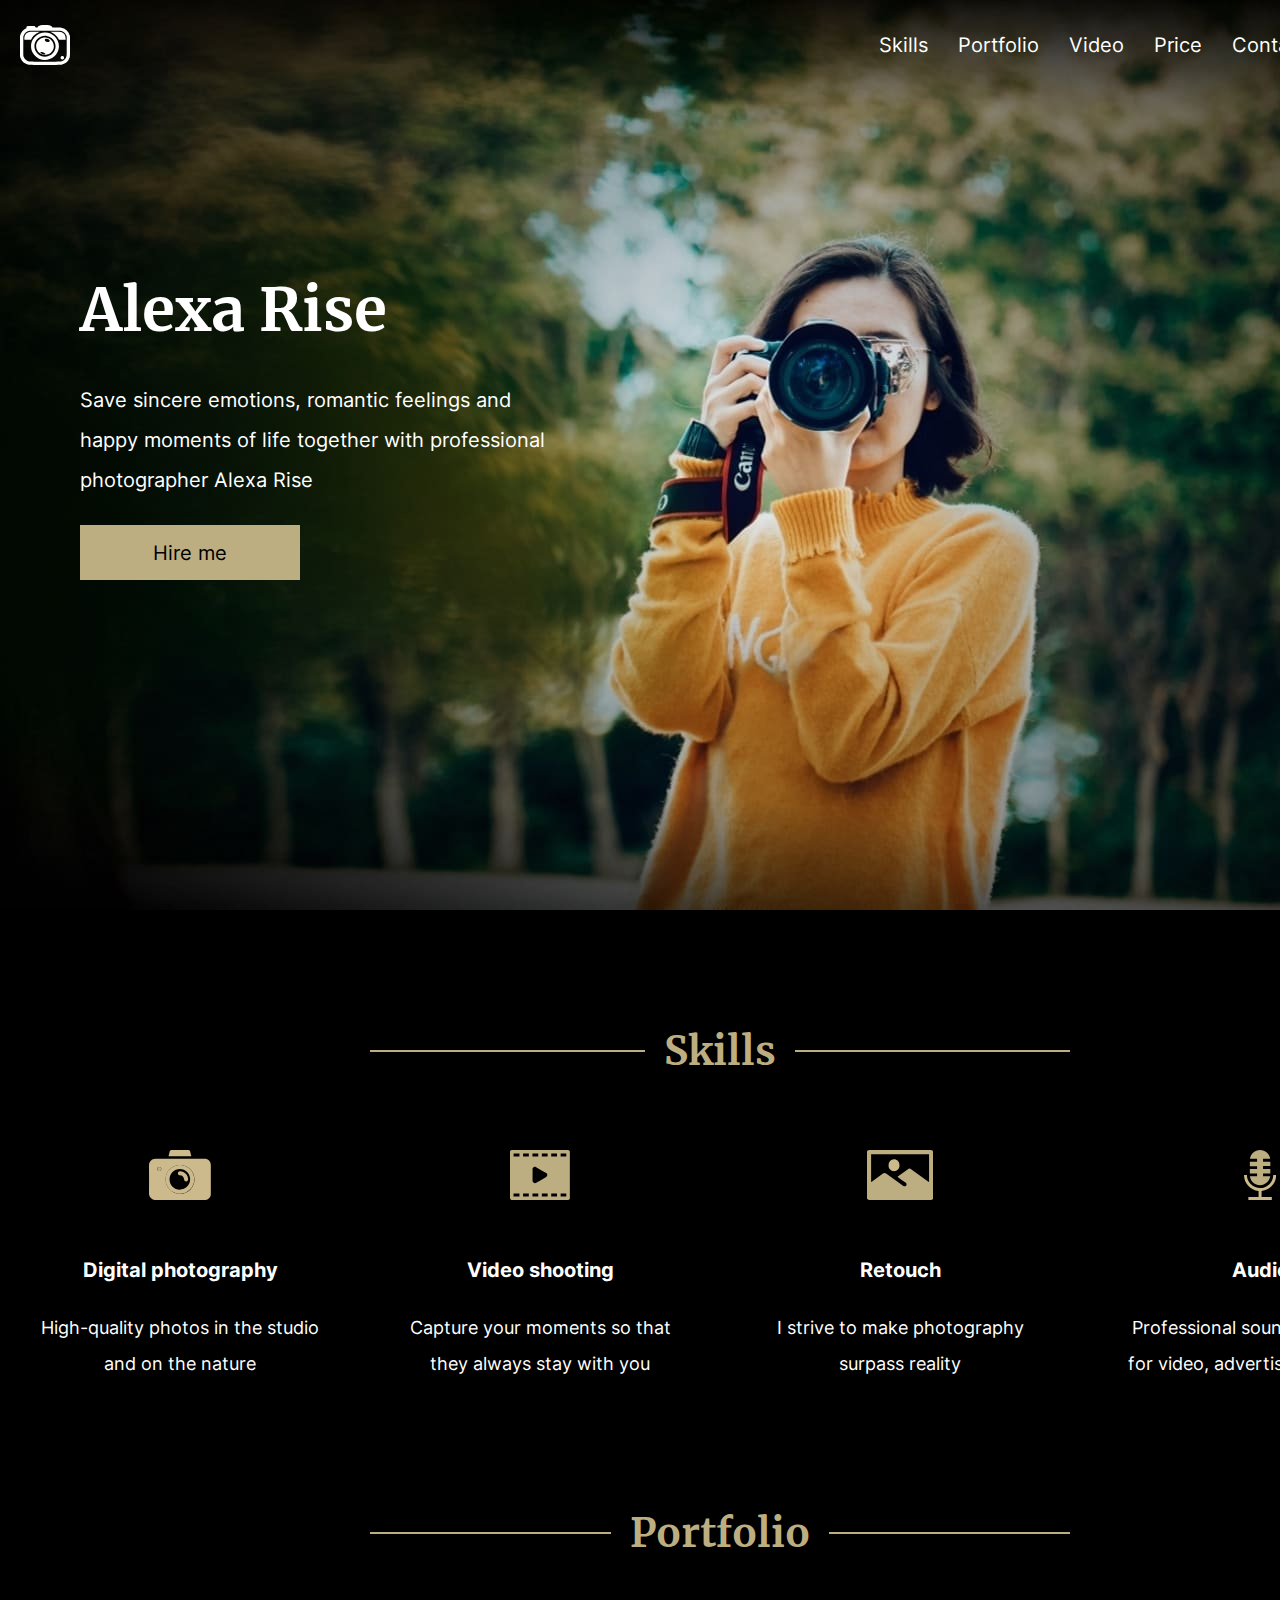
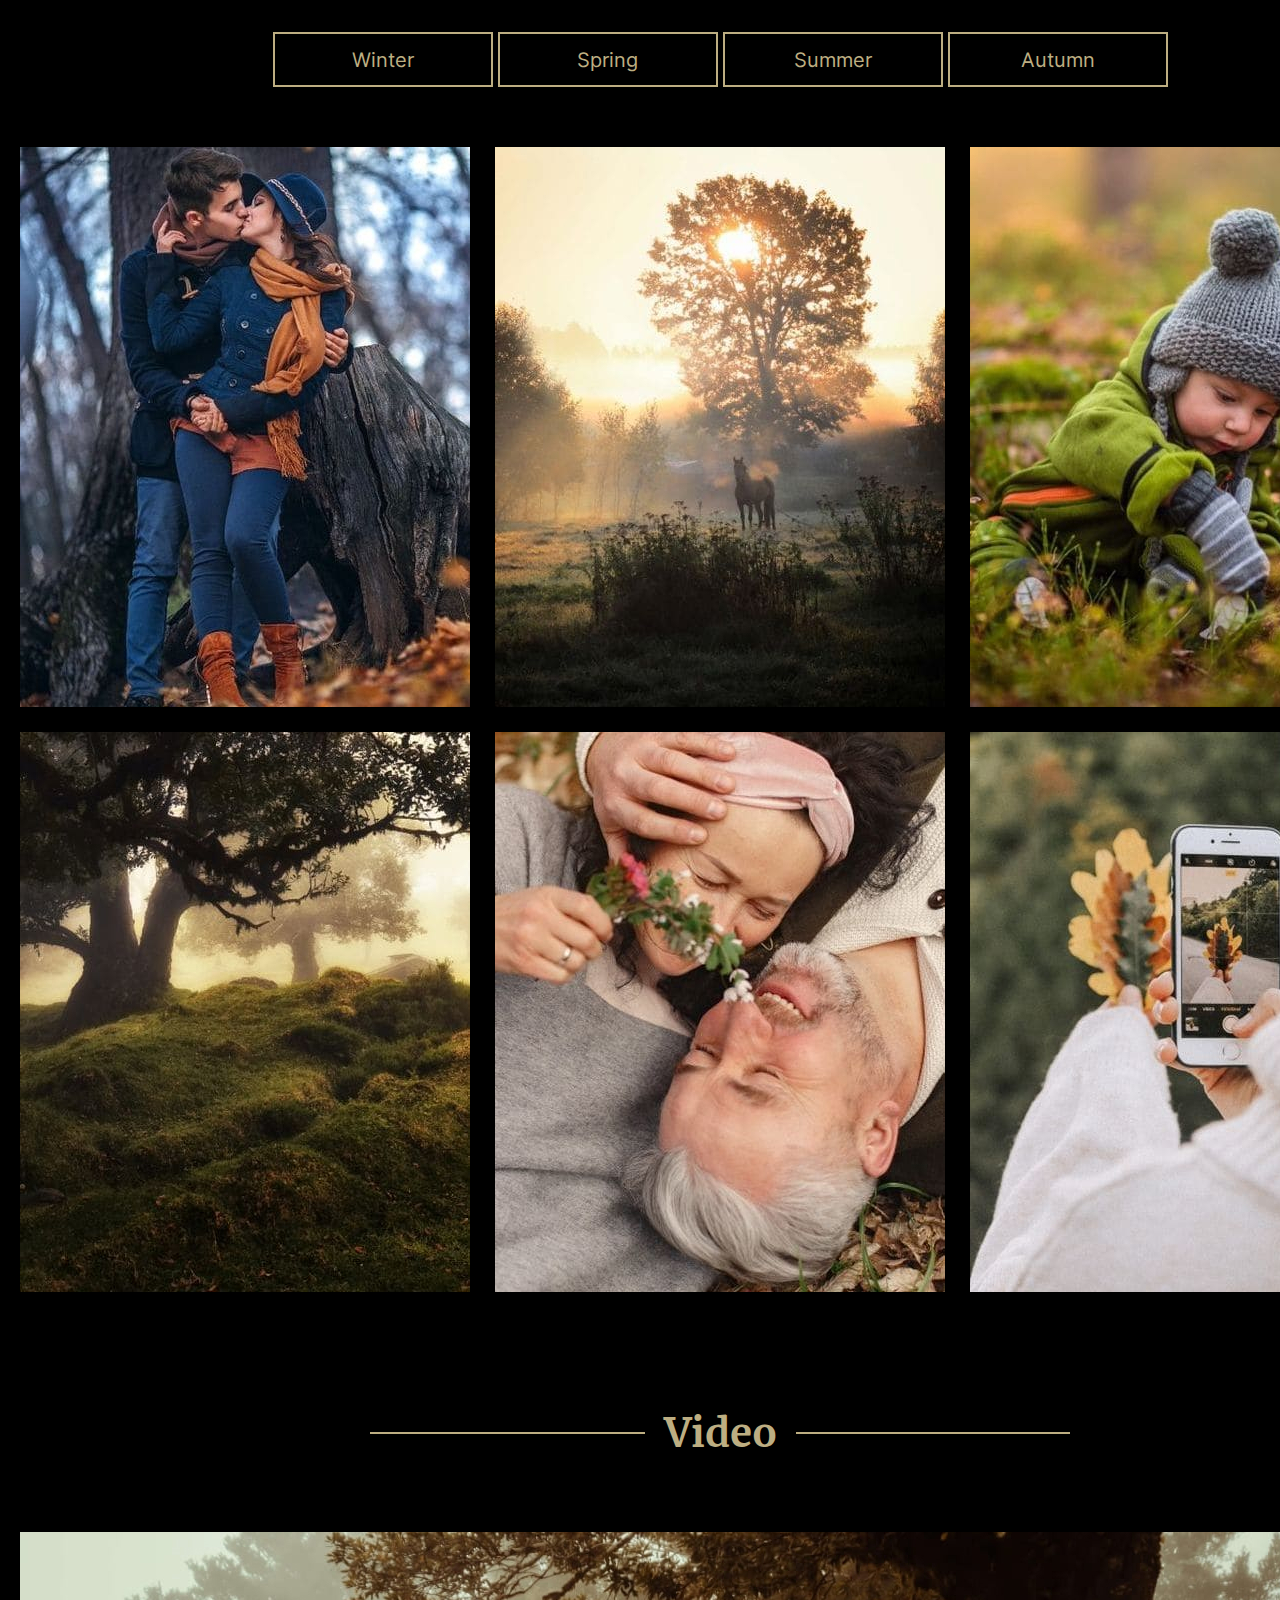
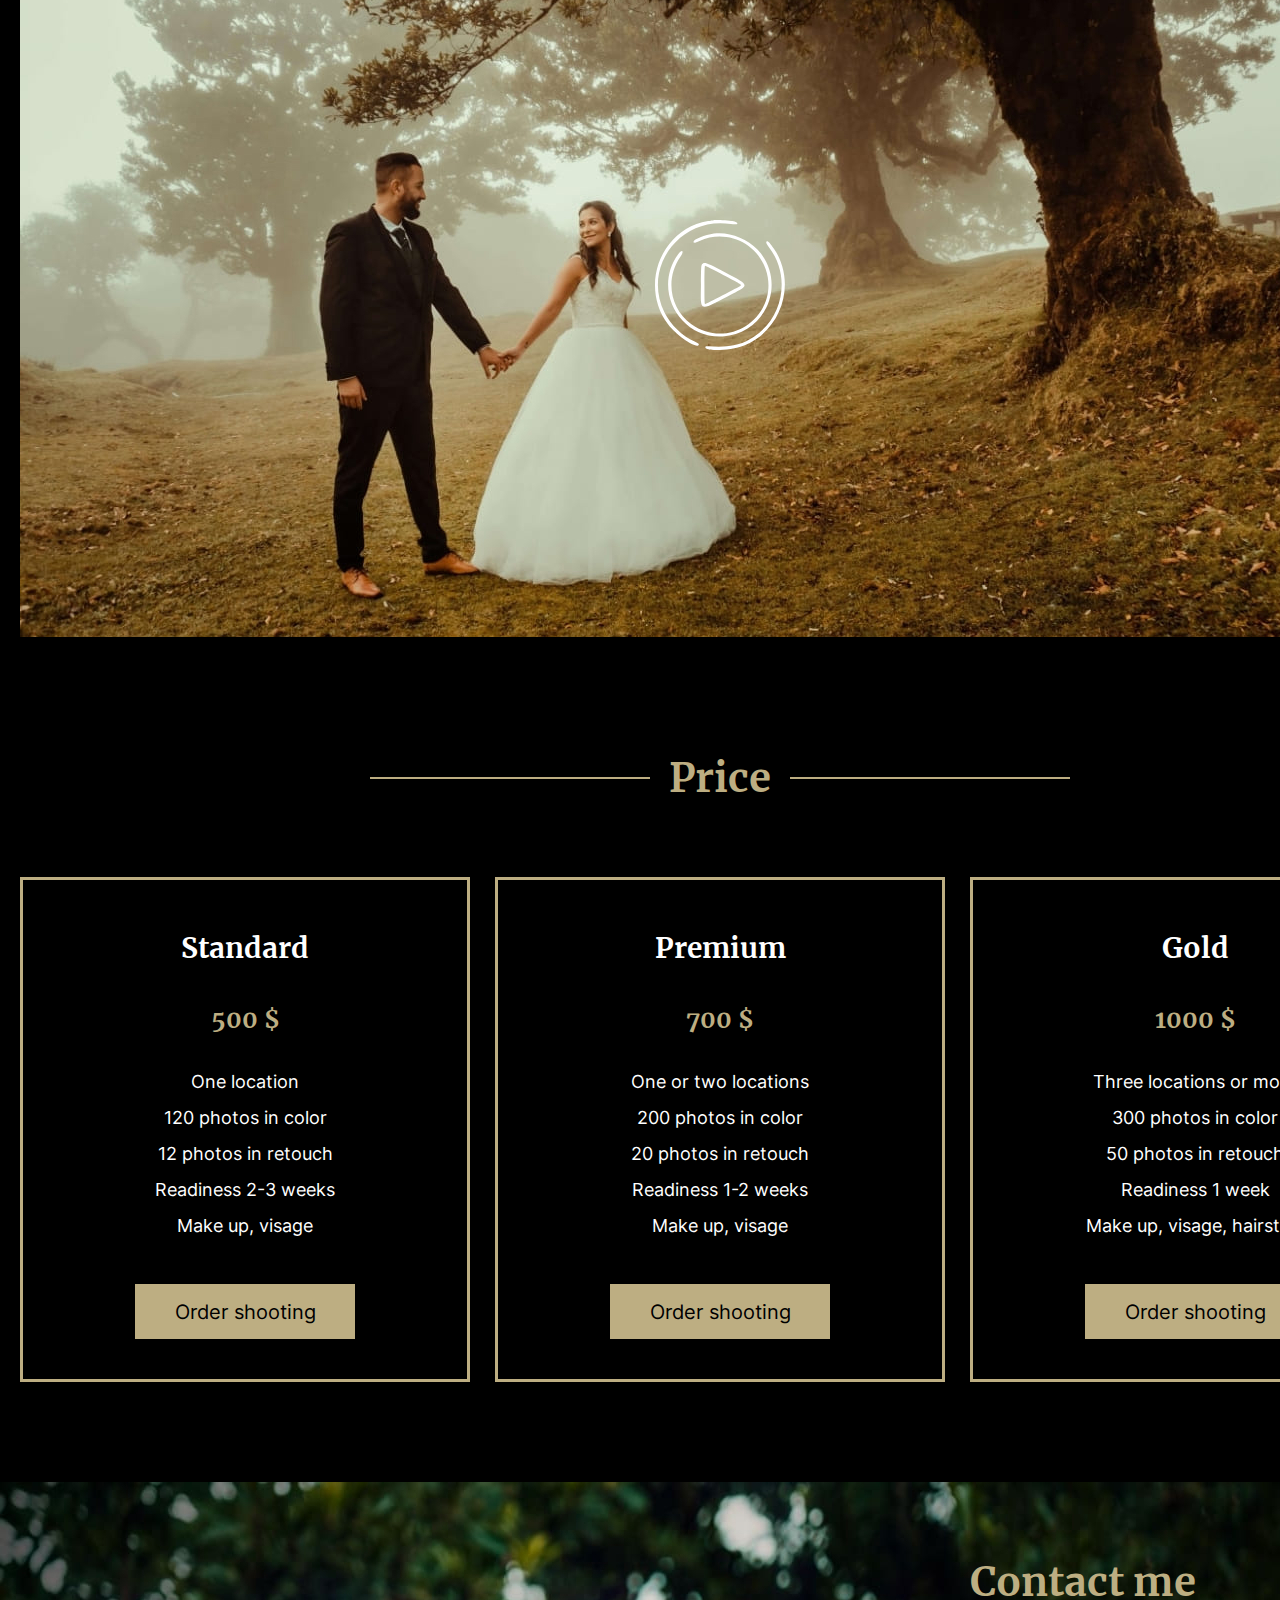
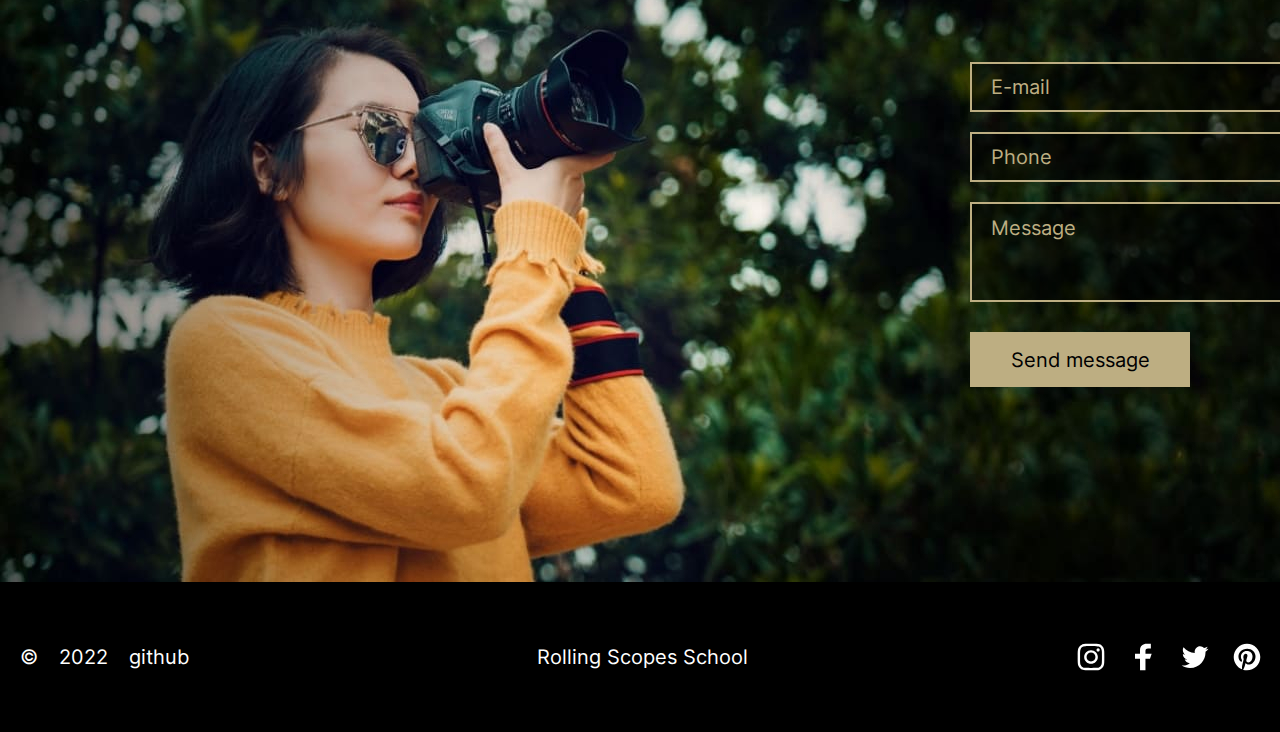
==== index.html @ 96c176d5 "feet: create project" ====
<!DOCTYPE html>
<html lang="ru">
<head>
    <meta charset="UTF-8">
    <meta http-equiv="X-UA-Compatible" content="IE=edge">
    <meta name="viewport" content="width=device-width, initial-scale=1.0">
    <link rel="stylesheet" href="./css/style.css">
    <link rel="shortcut icon" href="./assets/png/favicon.png" type="image/x-icon">
    <title>Portfolio</title>
</head>
<body>
    <div class="container">
        <header class="header"> 
            <div class="header_container">
                <div class="header_logo">
                    <a href="/" class="header_logo_link">
                        <img src="./assets/svg/logo.svg" alt="logo">
                    </a>
                </div>

                <nav class="header_nav">
                    <ul class="header_list">
                        <li class="heder_item">
                            <a href="#Skills"     class="header_link">Skills</a>
                        </li>
                        <li class="heder_item">
                            <a href="#Portfolio"     class="header_link">Portfolio</a>
                        </li>
                        <li class="heder_item">
                            <a href="#Video"     class="header_link">Video</a>
                        </li>
                        <li class="heder_item">
                            <a href="#Price"     class="header_link">Price</a>
                        </li>
                        <li class="heder_item">
                            <a href="#Contacts"     class="header_link">Contacts</a>
                        </li>
                    </ul>
                </nav>
                <div class="radio">
                    <input class="checkbox" type="radio" id ="en" name = "lang" value="en"> 
                    <span>/</span>
                    <input class="checkbox" type="radio" id ="ru" name = "lang" value="ru" checked>   
                </div>
            </div>
        </header>

        <main class="main">
            <section class="hero">
                <div class="hero_container">
                    <h1 class="hero_title">Alexa Rise</h1>
                    <p class="hero_subtitle">Save sincere emotions,
                        romantic feelings and happy moments of life
                        together with professional photographer Alexa Rise
                    </p>
                    <button type="submit" class="button_solid">Hire me</button>
                </div>
            </section>

            <section id=Skills class="skills">
                <div class="h2_container">
                    <h2 class="h2_line">
                        <span>                        
                            Skills
                        </span>
                    </h2>
                </div>
                
                <div class="card_skills">
                        <img class="skills_icon" src="./assets/svg/camera.svg" alt="camera">
                    
                    <p class="name_skills">
                        Digital photography
                    </p>
                    <p class="item_skills">
                        High-quality photos in the studio and on the nature
                    </p>
                </div>
                <div class="card_skills">
                    <img class="skills_icon" src="./assets/svg/video.svg" alt="video">
                    <p class="name_skills">
                        Video shooting
                    </p>
                    <p class="item_skills">
                        Capture your moments so that they always stay with you
                    </p>
                </div>
                <div class="card_skills">
                    <img class="skills_icon" src="./assets/svg/retouch.svg" alt="retouch">
                    <p class="name_skills">
                        Retouch
                    </p>
                    <p class="item_skills">
                        I strive to make photography surpass reality
                    </p>
                </div>
                <div class="card_skills">
                    <img class="skills_icon" src="./assets/svg/mic.svg" alt="microphone">
                    <p class="name_skills">
                        Audio
                    </p>
                    <p class="item_skills">
                        Professional sounds recording for video, advertising, portfolio
                    </p>
                </div>
            </section>

            <section id=Portfolio class="portfolio">
                <div class="h2_container">
                    <h2 class="h2_line">
                        <span>                        
                            Portfolio
                        </span>
                    </h2>
                </div>
                <div class="group_button">
                    <button type="submit" class="button_transparent">Winter</button>
                    <button type="submit" class="button_transparent">Spring</button>
                    <button type="submit" class="button_transparent">Summer</button>
                    <button type="submit" class="button_transparent">Autumn</button>
                </div>
                <div class="photo_container">
                    <img src="./assets/jpg/portfolio4.jpg" alt="Photo_portfolio4" class="photo_portfolio">
                    <img src="./assets/jpg/portfolio5.jpg" alt="Photo_portfolio5" class="photo_portfolio">
                    <img src="./assets/jpg/portfolio6.jpg" alt="Photo_portfolio6" class="photo_portfolio">
                </div>
                <div class="photo_container">
                    <img src="./assets/jpg/portfolio1.jpg" alt="Photo_portfolio1" class="photo_portfolio">
                    <img src="./assets/jpg/portfolio2.jpg" alt="Photo_portfolio2" class="photo_portfolio">
                    <img src="./assets/jpg/portfolio3.jpg" alt="Photo_portfolio3" class="photo_portfolio">
                </div>
            </section>

            <section id=Video class="video">
                <div class="h2_container">
                    <h2 class="h2_line">
                        <span>                        
                            Video
                        </span>
                    </h2>
                    <div class="video_player">
                        <a href="/" class="video_player_link">
                            <img src="./assets/svg/play_hover.svg" alt="video_player_hover">
                        </a>
                    </div>    
                        
                </div>
            </section>

            <section id=Price class="price">
                <div class="h2_container">
                    <h2 class="h2_line">
                        <span>                        
                            Price
                        </span>
                    </h2>
                </div>
                    <div class="price_container">
                        <div class="price_block">
                            <span class="price_title">
                                Standard
                            </span>
                            <span class="price_value">
                                500 $
                            </span>
                            <span class="price_description">
                                One location
                            </span>
                            <span class="price_description">
                                120 photos in color
                            </span>
                            <span class="price_description">
                                12 photos in retouch
                            </span>
                            <span class="price_description">
                                Readiness 2-3 weeks
                            </span>
                            <span class="price_description">
                                Make up, visage
                            </span>
                            <button type="submit" class="button_solid">Order shooting</button>
                        </div>
                        <div class="price_block">
                            <span class="price_title">
                                Premium
                            </span>
                            <span class="price_value">
                                700 $
                            </span>
                            <span class="price_description">
                                One or two locations
                            </span>
                            <span class="price_description">
                                200 photos in color
                            </span>
                            <span class="price_description">
                                20 photos in retouch
                            </span>
                            <span class="price_description">
                                Readiness 1-2 weeks
                            </span>
                            <span class="price_description">
                                Make up, visage
                            </span>
                            <button type="submit" class="button_solid">Order shooting</button>
                        </div>
                        <div class="price_block">
                            <span class="price_title">
                                Gold
                            </span>
                            <span class="price_value">
                                1000 $
                            </span>
                            <span class="price_description">
                                Three locations or more
                            </span>
                            <span class="price_description">
                                300 photos in color
                            </span>
                            <span class="price_description">
                                50 photos in retouch
                            </span>
                            <span class="price_description">
                                Readiness 1 week
                            </span>
                            <span class="price_description">
                                Make up, visage, hairstyle
                            </span>
                            <button type="submit" class="button_solid">Order shooting</button>
                        </div>
                    </div>
            </section>

            <section id=Contacts class="contacts">
                <div class="contacts_continer">
                    <h2 class="contacts_title">
                        Contact me
                    </h2>
                    <input type="email" class="enter_email" placeholder="E-mail"> 
                    <input type="tel" class="enter_phone" placeholder="Phone"> 
                    <textarea class="message_contacts" name="message_contacts" id="message" cols="30" rows="10" placeholder="Message"></textarea>
                    <button type="submit" class="button_solid">Send message</button>
                    
                </div>
            </section>    
        </main>
        
        <footer class="footer">
            <div class="footer_container">
                <div class="footer_data">
                    <span>©</span>
                    <span>2022</span>
                    <span><a href="https://github.com/ps0m">github</a></span>
                </div>
                <a href="https://rs.school/js-stage0/"     class="footer_link">Rolling Scopes School</a>
                <div class="social_list">
                    <ul class="foother_list">
                        <li>
                            <a href="https://www.instagram.com/alexrise_com/" class="footer_logo">
                                <img src="./assets/svg/inst.svg" alt="Instagram">
                            </a>
                        </li>
                        <li>
                            <a href="https://www.facebook.com/AlexRiseOfficial/" class="footer_logo">
                                <img src="./assets/svg/fb.svg" alt="Facebook">
                            </a>
                        </li>
                        <li>
                            <a href="https://www.pinterest.com/alexrise777/_saved/" class="footer_logo">
                                <img src="./assets/svg/tw.svg" alt="Twitter">
                            </a>
                        </li>
                        <li>
                            <a href="https://twitter.com/alex_rise" class="footer_logo_last">
                                <img src="./assets/svg/pinterest.svg" alt="Pinterest">
                            </a>
                        </li>
                    </ul>
                </div>
            </div>
        </footer>
    </div>
    <script src="./index.js"></script>
</body>
</html>
---- css/style.css ----
/* merriweather-700 - latin_cyrillic */
@font-face {
    font-family: 'Merriweather';
    font-style: normal;
    font-weight: 700;
    src: local(''),
         url('../fonts/merriweather-v28-latin_cyrillic-700.woff2') format('woff2'), /* Chrome 26+, Opera 23+, Firefox 39+ */
         url('../fonts/merriweather-v28-latin_cyrillic-700.woff') format('woff'); /* Chrome 6+, Firefox 3.6+, IE 9+, Safari 5.1+ */
  }
  /* inter-regular - latin */
@font-face {
    font-family: 'Inter';
    font-style: normal;
    font-weight: 400;
    src: local(''),
         url('../fonts/inter-v7-latin-regular.woff2') format('woff2'), /* Chrome 26+, Opera 23+, Firefox 39+ */
         url('../fonts/inter-v7-latin-regular.woff') format('woff'); /* Chrome 6+, Firefox 3.6+, IE 9+, Safari 5.1+ */
  }
  /* inter-700 - latin */
  @font-face {
    font-family: 'Inter';
    font-style: normal;
    font-weight: 700;
    src: local(''),
         url('../fonts/inter-v7-latin-700.woff2') format('woff2'), /* Chrome 26+, Opera 23+, Firefox 39+ */
         url('../fonts/inter-v7-latin-700.woff') format('woff'); /* Chrome 6+, Firefox 3.6+, IE 9+, Safari 5.1+ */
  }

  :root {
    --color-gold: #bdae82;
    --color-white: #fff;
    --font1: 60px;
    --font2: 20px;
  }

  html {
      box-sizing: border-box;
      scroll-behavior: smooth;

  }

  *, *::before, ::after {
      box-sizing: inherit;
  }
  
  body{
    margin: 0;
    padding: 0;
    font-family: 'Inter';
    font-style: normal;
    font-size: var(--font2);
    line-height: 2;
    font-weight: normal;
    color: var(--color-white);
    background-color: black;

  }

.container {
    width: 1440px;
    margin: 0 auto;
    overflow: hidden;
}

/* Header styles start*/

.header {
    z-index: 1;
    max-width: 1440px;
    margin: 0 auto;
    margin-bottom: -90px;
    /* возможно лишнее */ 
    height: 90px;   
}

.header_container {
    display: flex;
    flex-wrap: wrap;
    align-items: center;
    padding-top: 0%;
   
}

.header_logo {
    width: 50px;
    height: 40px;
    margin: 25px 20px;
}

.header_nav{
    margin-left: auto;

}

.header_list {
    display: flex;
    flex-wrap: wrap;
    list-style: none;
}

.heder_item {
    margin-right: 30px;
}

.heder_item:last-child {
    margin-right: 0;
}

.header_link {
    font-size: 20px;
    line-height: 50px;
    color: #FFFFFF;
    text-decoration: none;
}

.header_link:hover,
.header_link:focus,
.header_link:active {
    opacity: .75;
    color: var(--color-gold);
    transition: 0.5s;
}

.radio {
    margin: 20px 20px 20px 29px;
}

.radio input {
    margin: 0 3px;
    color: var(--color-white);
    font-size: 20px;
    line-height: 50px;
    font-weight: 700;
    cursor: pointer;
	appearance: none;
}

.radio input:checked {
	color: var(--color-gold);
}

.radio input:before {
	content: attr(id);
}

/* Header styles start*/

/* Hero styles start*/

.hero {
    height: 910px;
    background: url(../assets/jpg/hero_bg.jpg);
    background-position: center;
    background-repeat: no-repeat;
}

.hero_container {
    max-width: 580px;
    padding-left: 80px;
    padding-right: 30px;
    padding-top: 250px;
}

.hero_title{
    margin: 0 auto;
    padding-bottom: 10px;
    font-family: Merriweather;
    font-size: var(--font1);
    font-weight: 700;
    line-height: 2;
}

.hero_subtitle{
    margin: 0;
    padding-bottom: 25px;
}

.button_solid{
    height: 55px;
    width: 220px;
    font-family: inherit;
    font-size: 20px;
    color: black;
    background-color: var(--color-gold);
    border: none;
    cursor: pointer;
}

.button_solid:hover,
.button_solid:focus,
.button_solid:active {
    margin: 0 auto;
    color: white;
    border:5px solid;
    border-color: var(--color-gold);
    background-color: transparent;
    box-shadow: 1px 1px 5px white;
    transition: 1s;
    outline: 0 none;
}

/* Hero styles finish*/

/* Skills styles start*/

.skills {
    display: flex;
    flex-wrap: wrap;
    justify-content: space-between;
    margin: 0 auto;

}

.h2_container{
    width: 100%;

}

.h2_line {
    width: 700px;
    margin: 0 auto;
    overflow: hidden;
    padding: 98px 0 62px;
    font-family: Merriweather;
    font-style: normal;
    color: var(--color-gold);
    font-weight: bold;
    font-size: 40px;
    line-height: 80px;
    text-align: center;
    
}

.h2_line span {
    display: inline-block;
    vertical-align: middle;
    line-height: 70px;
}

.h2_line:before,
.h2_line:after {
    content: "";
    position: relative;
    display: inline-block;
    width: 100%;
    height: 2px;
    vertical-align: middle;
    background-color:var(--color-gold);
}

.h2_line:before {
    left: -10px;
    margin-left: -100%;
}

.h2_line:after {
    right: -10px;
    margin-right: -100%;
}

.card_skills {
    width: 320px;
    margin: 0 auto;
    padding: 0 20px 10px;
}

.skills_icon {
    display: block;
    margin: 0 auto;
    padding: 0;
}

.name_skills {
    margin: 0;
    padding-top: 50px;
    font-weight: bold;
    text-align: center;
}

.item_skills {
    margin: 0;
    padding-top: 20px;
    font-size: 18px;
    line-height: 2;
    text-align: center;
}

/* Skills styles finish*/

/* Portfolio styles start*/

.group_button {
    display: flex;
    justify-content: center;
    align-items: center;
    padding-bottom: 35px;
}

.button_transparent{
    width: 220px;
    height: 55px;
    margin-right: 5px;
    font-family: inherit;
    font-size: 20px;
    color: var(--color-gold);
    background-color: transparent;
    border: 2px solid var(--color-gold);
    cursor: pointer;
}

.button_transparent:last-child{
    margin-right: 0;
}

.button_transparent:hover, .button_transparent:focus, .button_transparent:active {
    color: black;
    background-color: var(--color-gold);
    border-color: var(--color-gold);
    box-shadow: 1px 1px 5px white;
    transition: 1s;
}

.photo_container{
    display: flex;
    flex-wrap: wrap;
    flex-direction: row-reverse;
}

.photo_portfolio {
    padding: 25px 25px 0px 0px;
}

.photo_portfolio:first-child {
    padding-right: 20px;
}

/* Portfolio styles finish*/

/* Video styles start*/

.video_player {
    position: relative;
    display: flex;
    justify-content: center;
    align-items: center;
    height: 705px;
    margin: 0 20px;
    background: url(../assets/jpg/video-player.jpg) no-repeat;
    background-size: 100%;
}

.video_player_link {
    display: inline-flex;
}

/* Video styles finish*/

/* Price styles start*/

.price_container {
    display: flex;
    width: 1400px;
    height: 505px;
    flex-wrap: wrap;
    justify-content: space-between;
    margin: 0 auto 100px;
}

.price_block {
    display: flex;
    flex-direction: column;
    width: 450px;
    height: 505px;
    border: 3px solid var(--color-gold);
    justify-items: center;
    align-items: center;
}

.price_title {
    display: block;
    padding-top: 40px;
    padding-bottom: 20px;
    font-family: Merriweather;
    font-style: normal;
    font-weight: bold;
    font-size: 28px;
    line-height: 56px;
    text-align: center;
}

.price_value {
    display: block;
    padding-bottom: 20px;
    font-family: Merriweather;
    font-style: normal;
    font-weight: bold;
    font-size: 24px;
    line-height: 48px;
    text-align: center;
    color: var(--color-gold);
}

.price_description {
    display: block;
    padding: 0;
    font-style: normal;
    font-weight: normal;
    font-size: 18px;
    line-height: 36px;
    text-align: center;
}

.price_description:last-of-type {
    padding-bottom: 40px;
}

/* Price styles finish*/

/* Contacts styles start*/

.contacts {
    display: flex;
    justify-content: flex-end;
    height: 700px;
    padding-top: 60px;
    padding-bottom: 0;
    padding-right: 20px;
    background-position: center center;
    background: url(../assets/jpg/contacts_background.jpg);
    background-position: center center;
    background-repeat: no-repeat;
}

.contacts_container {
    width: 450px;
    height: 445px;
    
    
}

.contacts_title{
    margin: 0;
    padding-bottom: 40px;
    font-family: Merriweather;
    font-style: normal;
    font-size: 40px;
    line-height: 80px;
    font-weight: bold;
    color: var(--color-gold);
    text-align:left;
}

input[type="email"],
input[type="tel"],
textarea {
    display: block;
    width: 450px;
    height: 50px;
    margin-bottom: 20px;
    padding-top: 4px;
    padding-bottom: 4px;
    padding-left: 19px;
    font-family: Inter;
    font-style: normal;
    font-weight: normal;
    font-size: 20px;
    line-height: 40px;
    color: var(--color-gold);
    border: 2px solid var(--color-gold);
    box-sizing: border-box;
    border-radius: 0px;
    background: rgba(0, 0, 0, 0.5);

}

textarea{
    height: 100px;
    margin-bottom: 30px;
    padding-bottom: 55px;
    resize: none;
    overflow:hidden;
}

::placeholder {
    font-family: Inter;
    font-style: normal;
    font-weight: normal;
    font-size: 20px;
    line-height: 40px;
    color: var(--color-gold);
}

/* Contacts styles finish*/

/* Footer styles start*/

.footer {
    max-width: 1440px;
    margin: 0 auto;
}

.footer_container {
    display: flex;
    height: 150px; 
    justify-content: space-between;
    align-items: center;
    line-height: 50px;
}
  
.footer_data {
    margin-left: 20px;
}
.footer_data span{
    padding-left: 15px;
}

.footer_data span:first-of-type{
    padding-left: 0;
}

.foother_list {
    display: flex;
    height: 50px;
    flex-direction: column;
    justify-content: center;
    align-items: center;
    flex-wrap: wrap;
    padding-right: 177px;
    list-style: none;
}

.foother_list a {
    display: flex;
    justify-content: center;
    height: 32px;
    /*padding-left: 40px;*/
    padding-left: 20px;
}

span a{
    padding-left: 0px;
    font-size: 20px;
    line-height: 50px;
    color: #FFFFFF;
    text-decoration: none;
}

.footer_link {
    padding-left: 80px;
    font-size: 20px;
    line-height: 50px;
    color: #FFFFFF;
    text-decoration: none;
}

a:hover, a:focus, a:active {
    opacity: .75;
    color: var(--color-gold);
    transition: 0.5s;
}

/* Footer styles finish*/
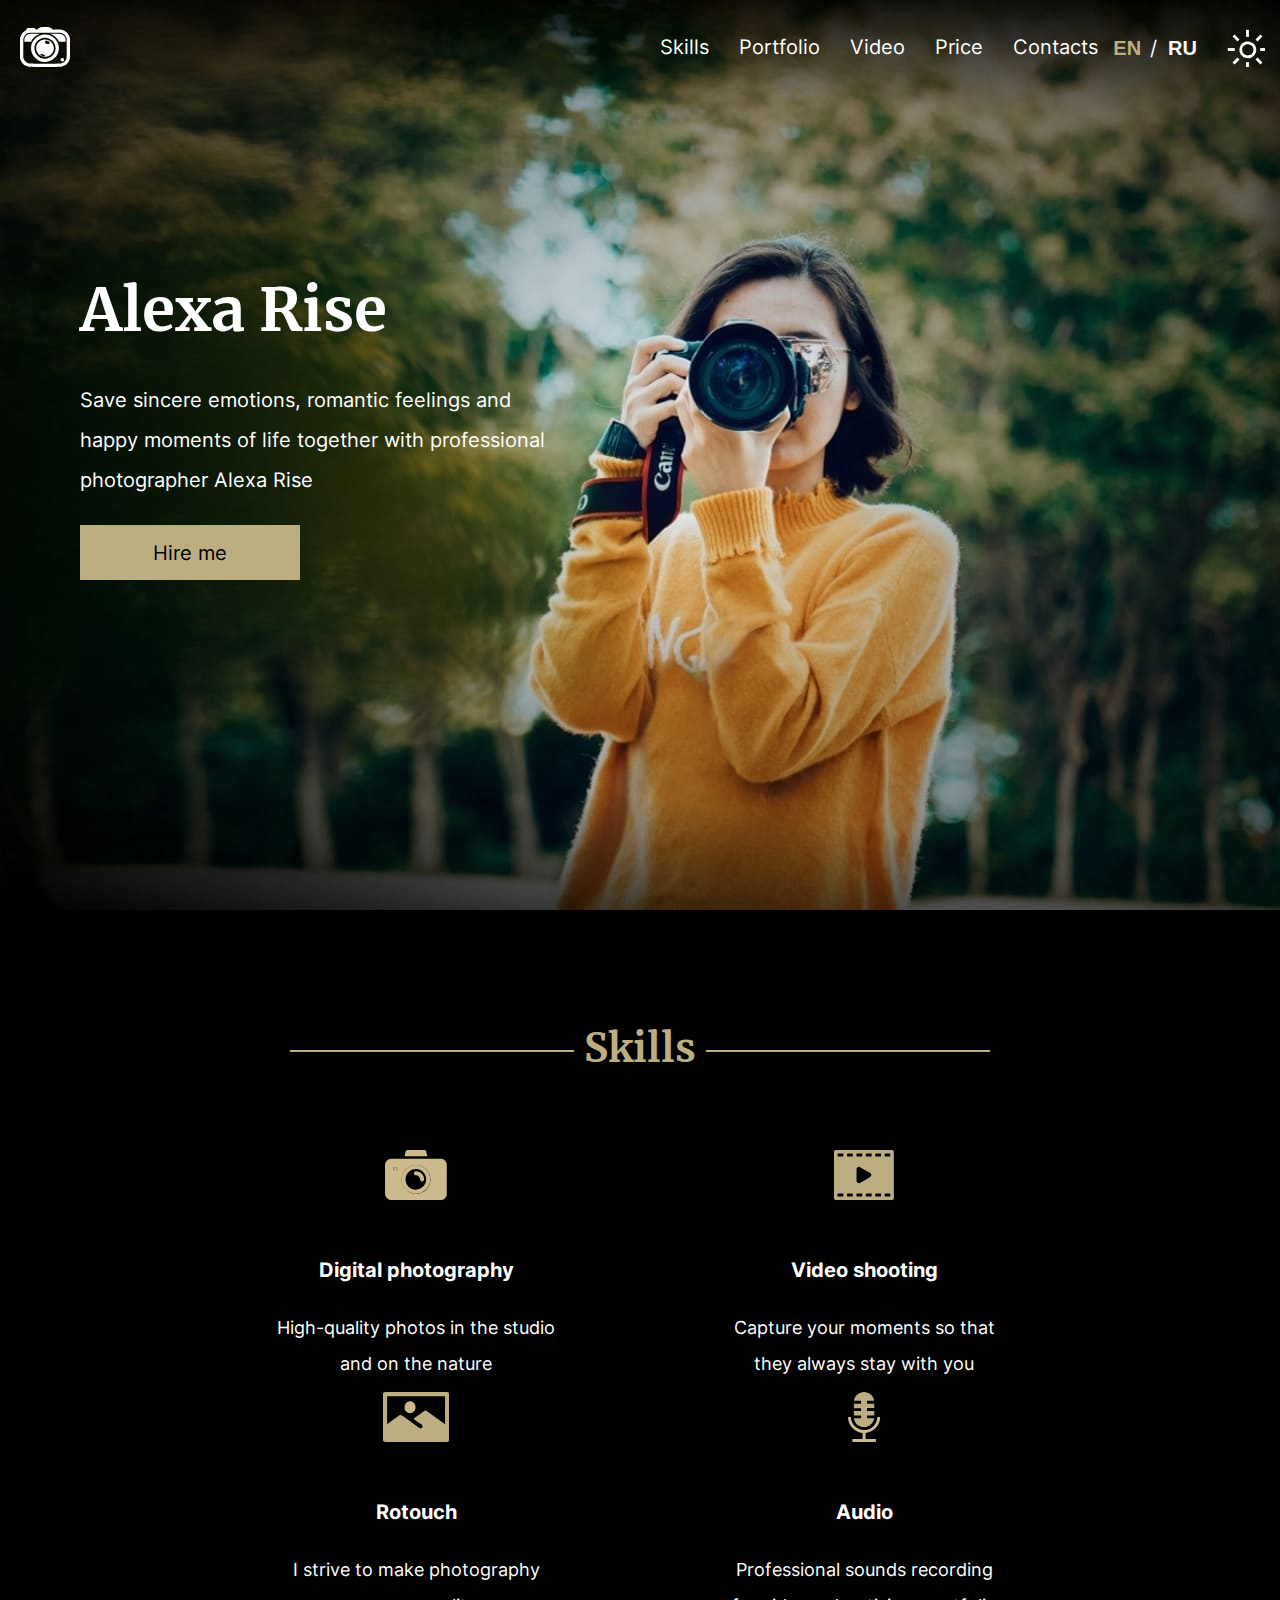
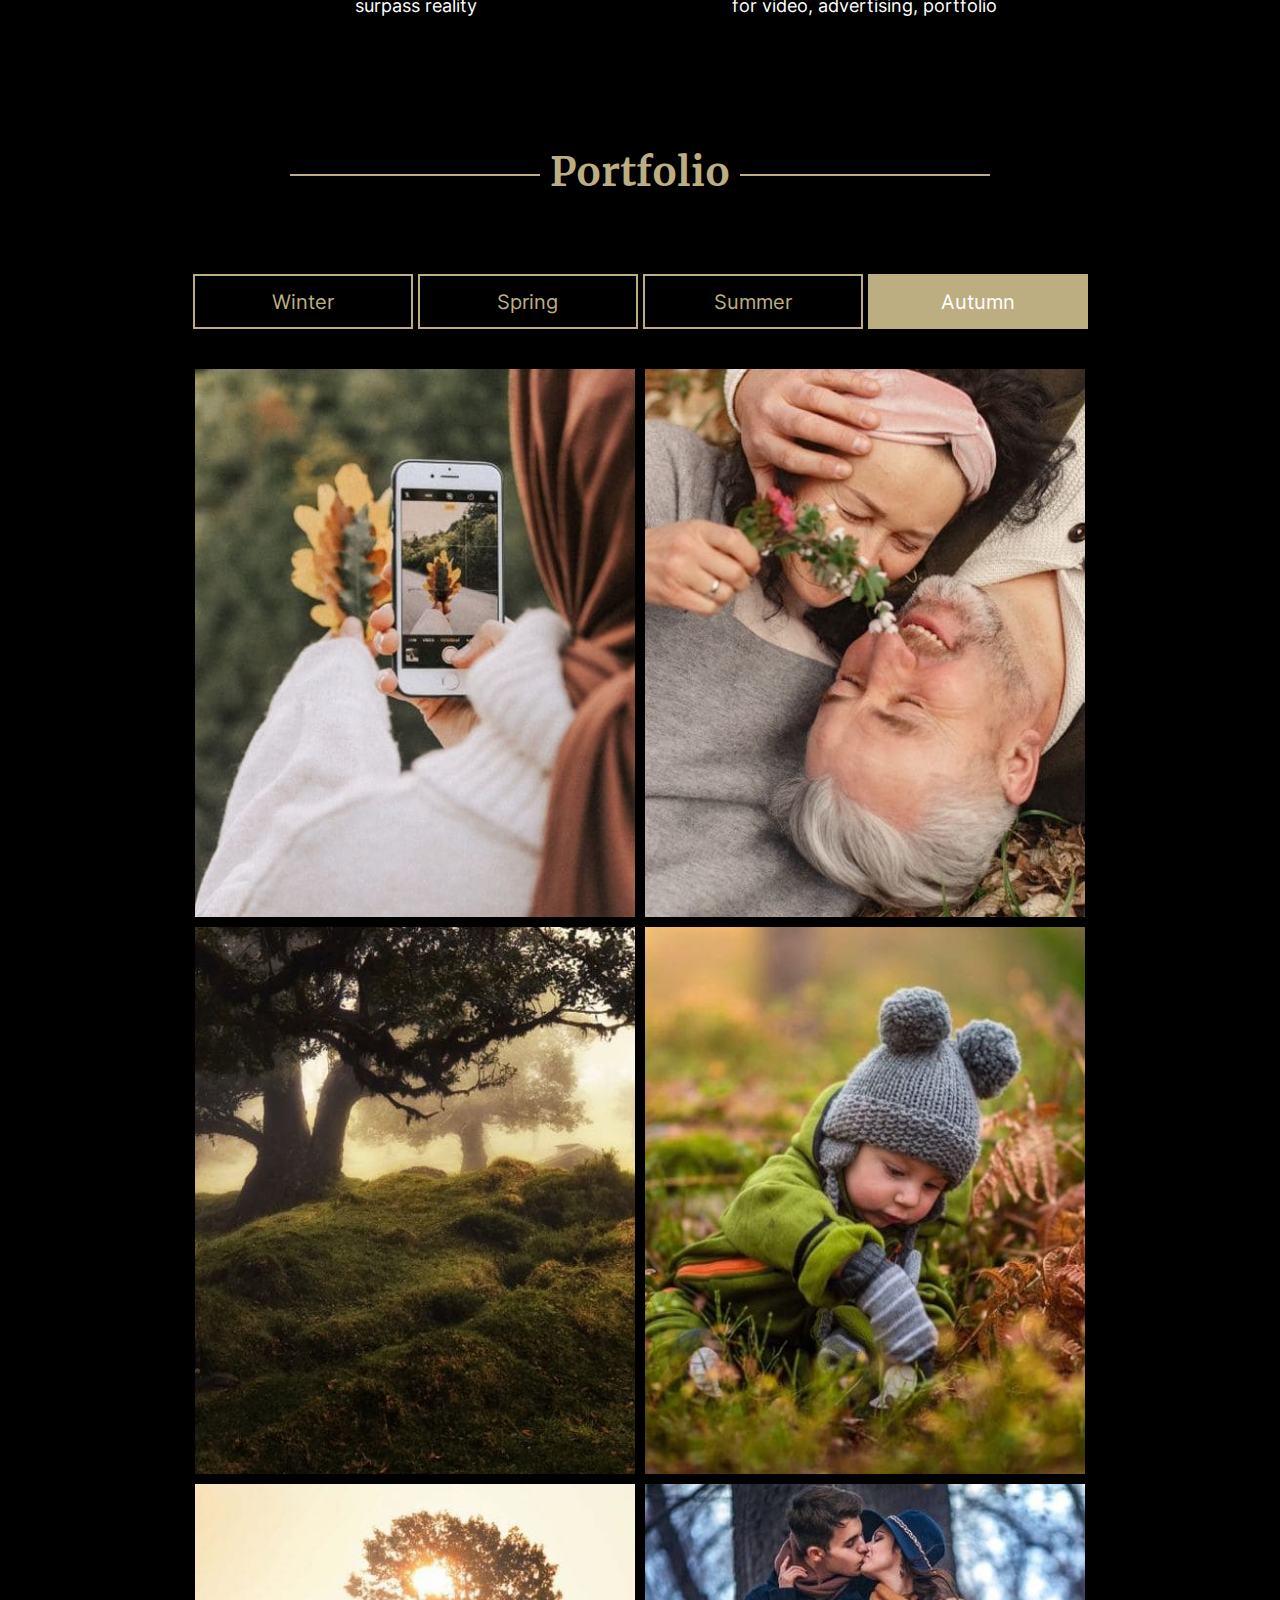
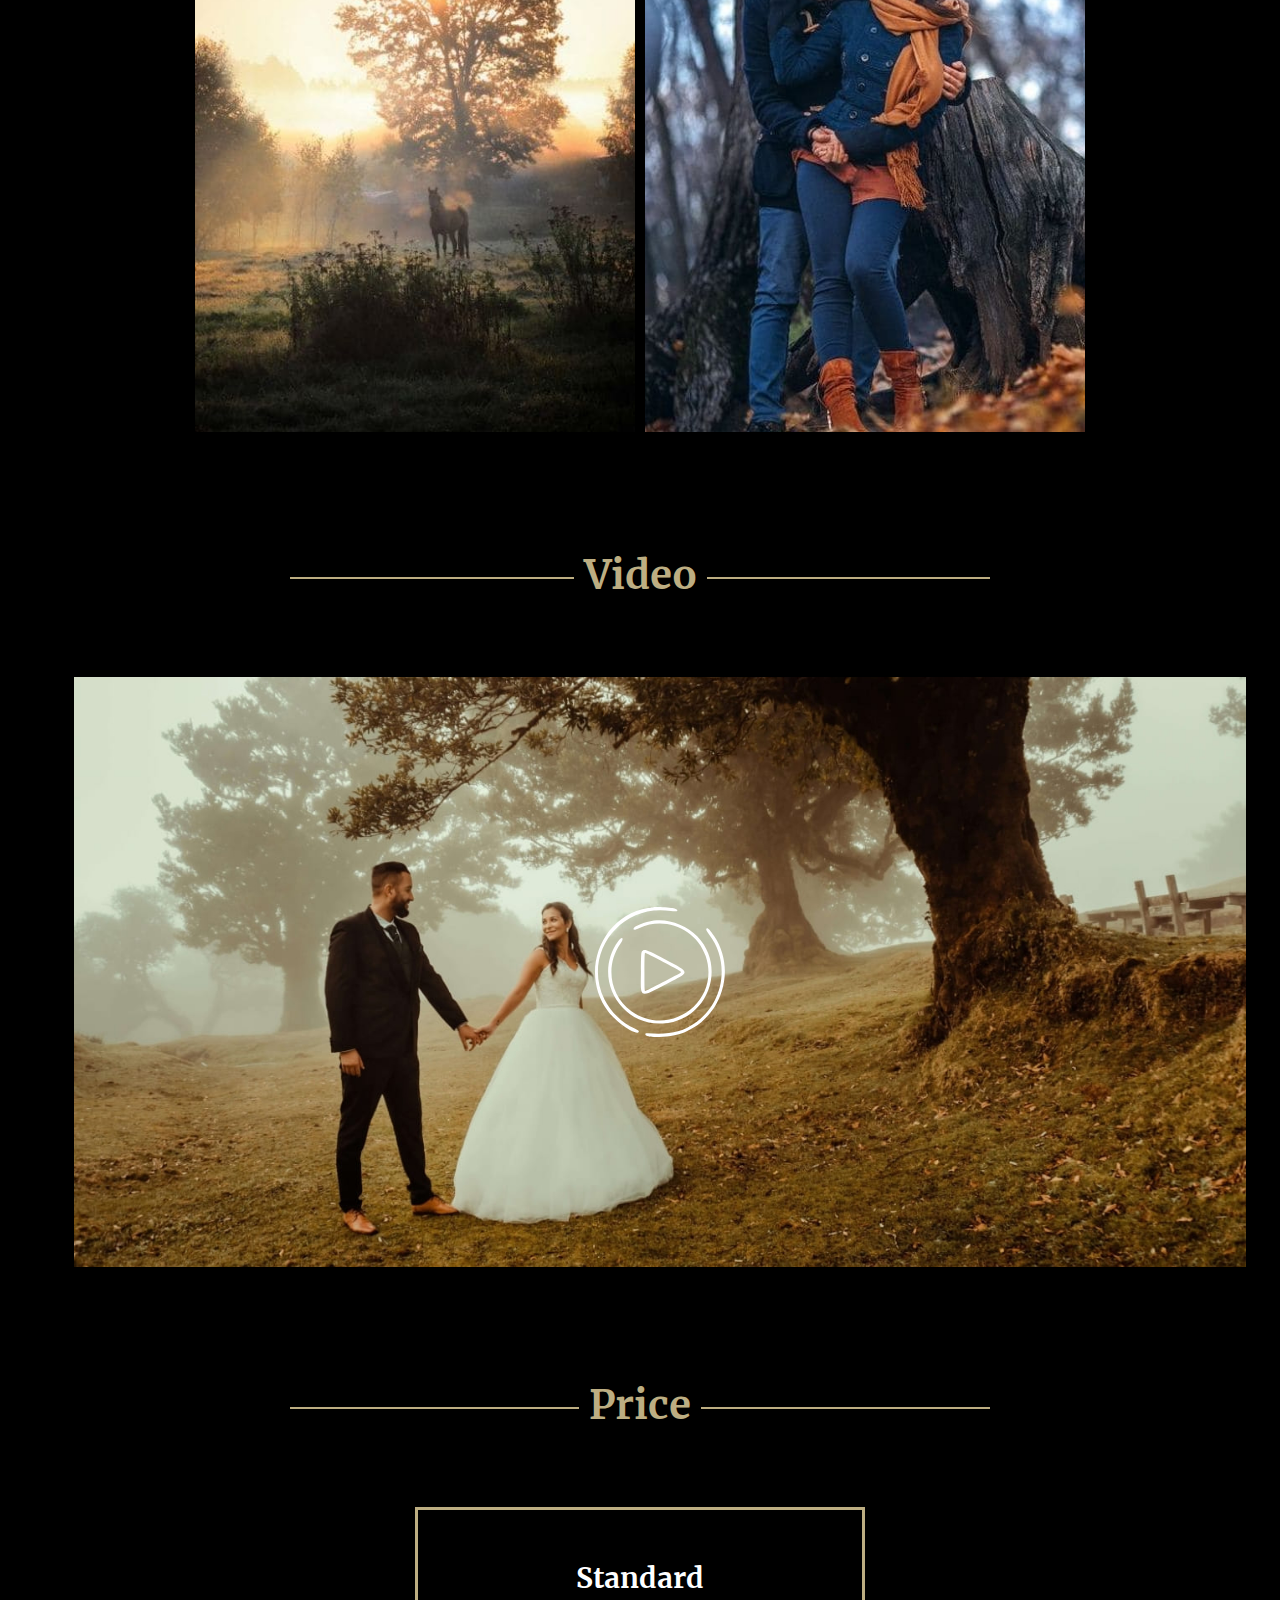
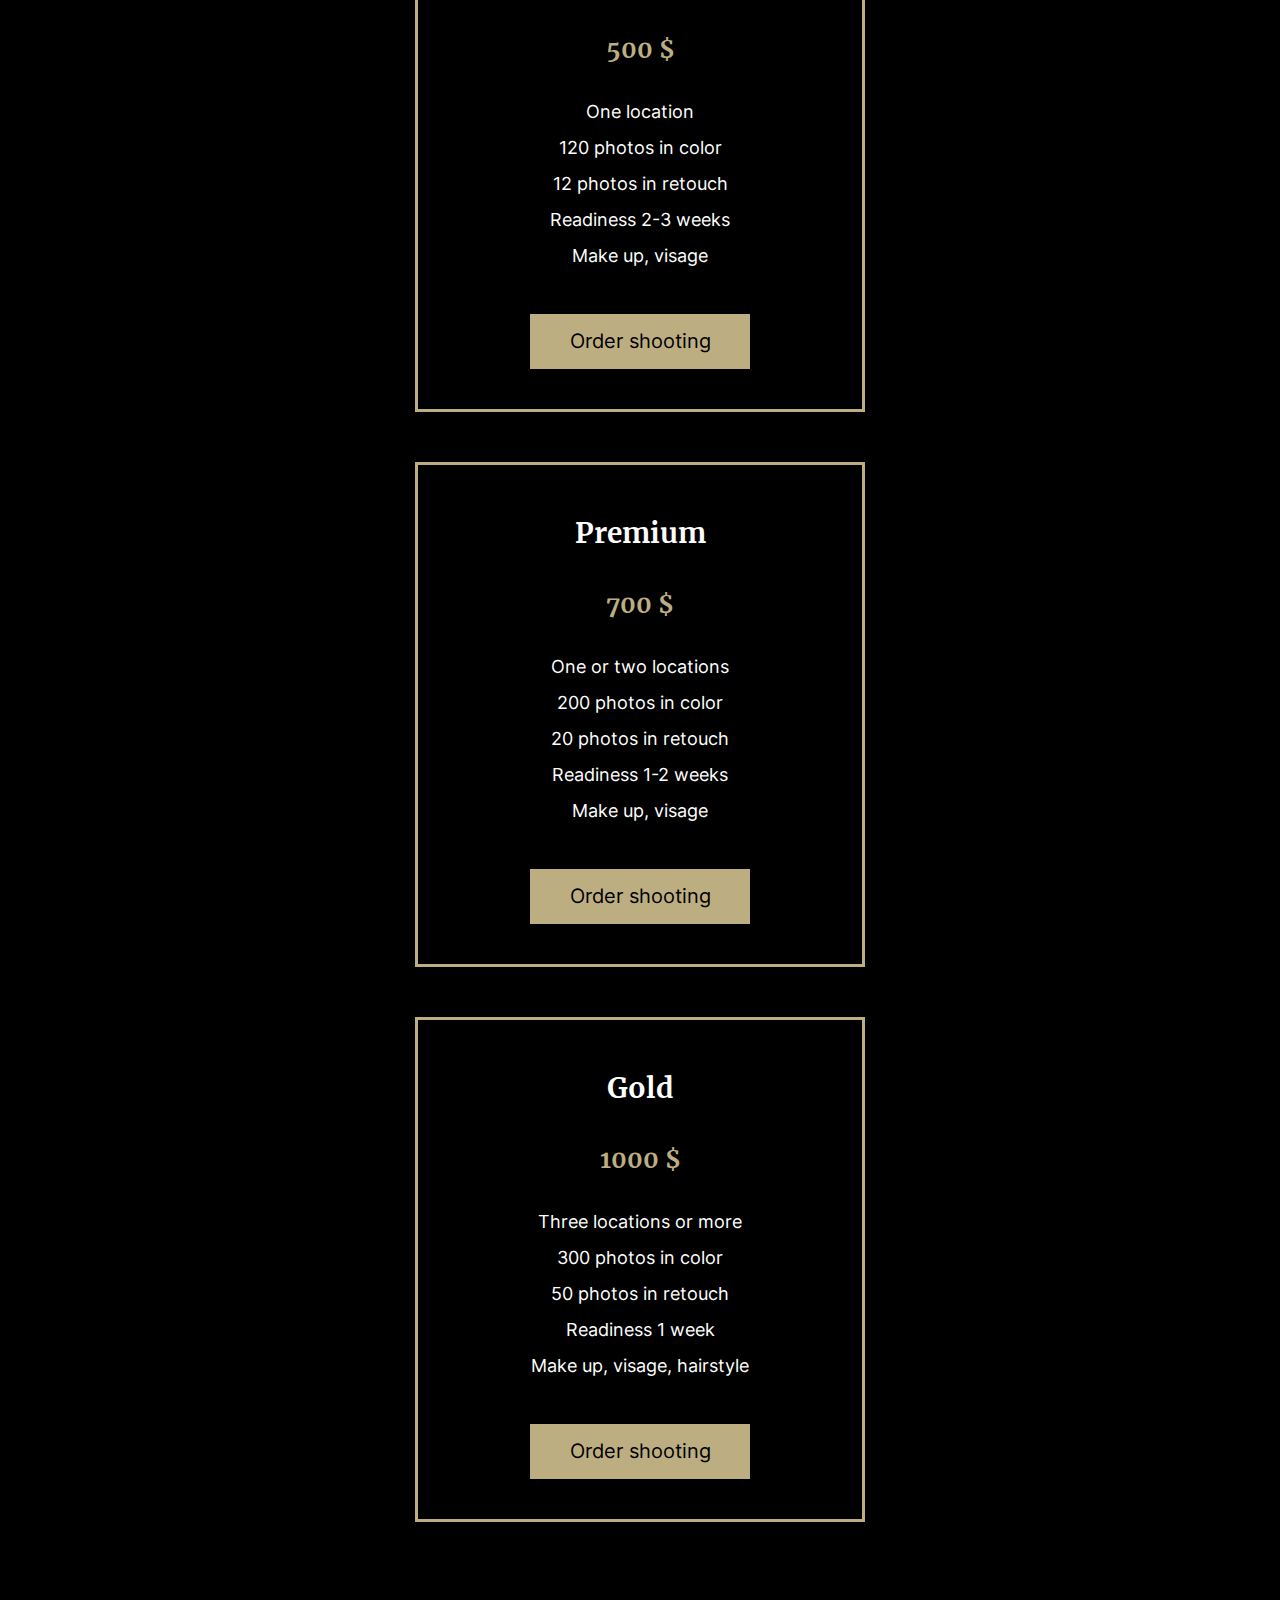
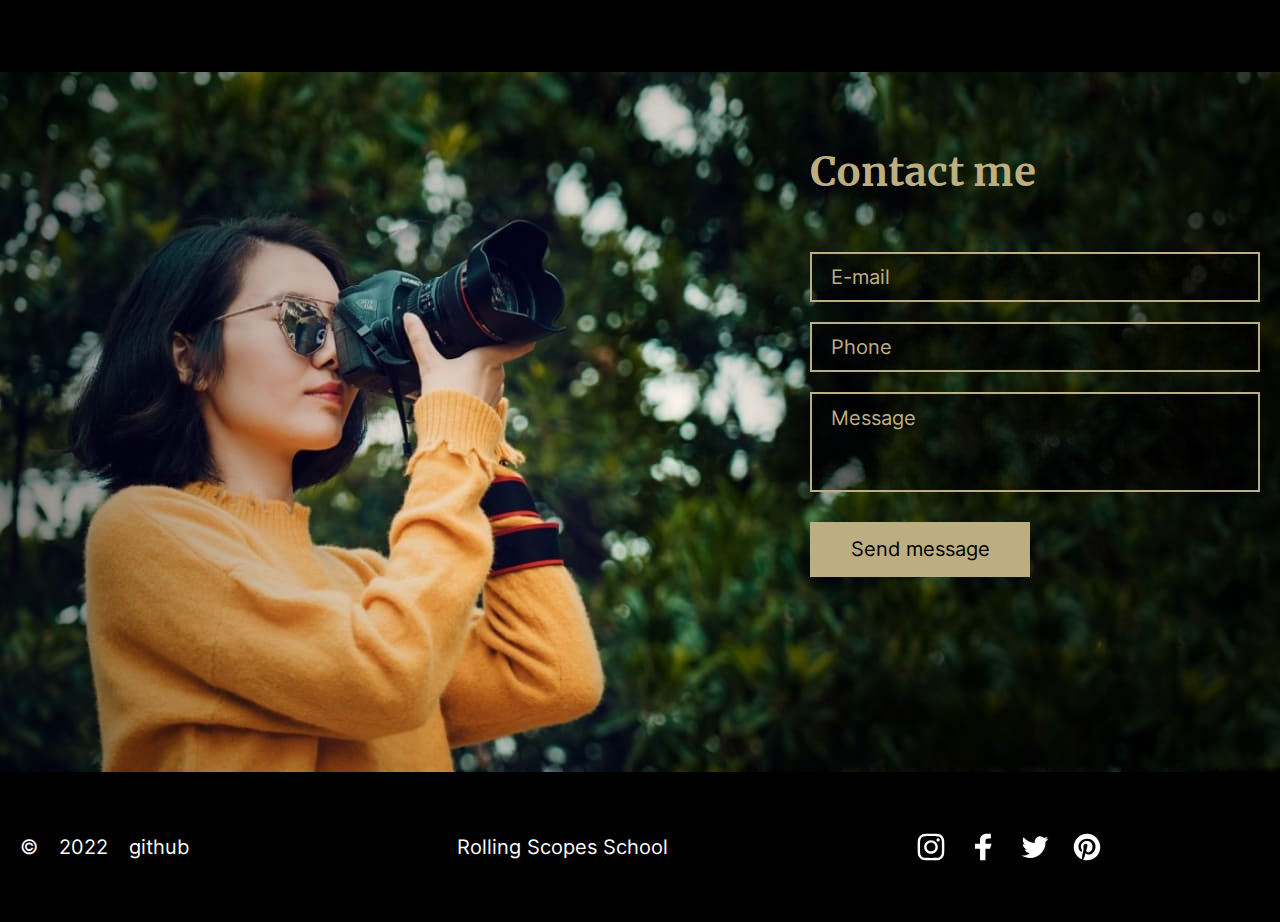
==== commit 947bfe4f: "refactor: refactor code" ====
--- a/index.html
+++ b/index.html
@@ -1,5 +1,5 @@
-<!DOCTYPE html>
-<html lang="ru">
+ <!DOCTYPE html>
+<html lang="en">
 <head>
     <meta charset="UTF-8">
     <meta http-equiv="X-UA-Compatible" content="IE=edge">
@@ -13,7 +13,7 @@
         <header class="header"> 
             <div class="header_container">
                 <div class="header_logo">
-                    <a href="/" class="header_logo_link">
+                    <a href="#" class="header_logo_link">
                         <img src="./assets/svg/logo.svg" alt="logo">
                     </a>
                 </div>
@@ -21,26 +21,37 @@
                 <nav class="header_nav">
                     <ul class="header_list">
                         <li class="heder_item">
-                            <a href="#Skills"     class="header_link">Skills</a>
-                        </li>
-                        <li class="heder_item">
-                            <a href="#Portfolio"     class="header_link">Portfolio</a>
-                        </li>
-                        <li class="heder_item">
-                            <a href="#Video"     class="header_link">Video</a>
-                        </li>
-                        <li class="heder_item">
-                            <a href="#Price"     class="header_link">Price</a>
-                        </li>
-                        <li class="heder_item">
-                            <a href="#Contacts"     class="header_link">Contacts</a>
+                            <a href="#Skills"     class="header_link" data-i18="skills">Skills</a>
+                        </li>
+                        <li class="heder_item">
+                            <a href="#Portfolio"     class="header_link" data-i18="portfolio">Portfolio</a>
+                        </li>
+                        <li class="heder_item">
+                            <a href="#Video"     class="header_link" data-i18="video">Video</a>
+                        </li>
+                        <li class="heder_item">
+                            <a href="#Price"     class="header_link" data-i18="price">Price</a>
+                        </li>
+                        <li class="heder_item">
+                            <a href="#Contacts"     class="header_link" data-i18="contacts">Contacts</a>
                         </li>
                     </ul>
+                    <div class="nav_close">
+                    </div>
                 </nav>
                 <div class="radio">
-                    <input class="checkbox" type="radio" id ="en" name = "lang" value="en"> 
+                    <input class="checkbox" type="radio" id ="EN" name = "lang" value="en" >
                     <span>/</span>
-                    <input class="checkbox" type="radio" id ="ru" name = "lang" value="ru" checked>   
+                    <input class="checkbox" type="radio" id ="RU" name = "lang" value="ru" >   
+                </div>
+                <div class="theme ">
+                    <!-- theme-dark -->
+                    
+                </div>
+                <div class="burger" >
+                    <span class="line_burger line_burger_first"></span>
+                    <span class="line_burger line_burger_second"></span>
+                    <span class="line_burger line_burger_third"></span>
                 </div>
             </div>
         </header>
@@ -48,108 +59,117 @@
         <main class="main">
             <section class="hero">
                 <div class="hero_container">
-                    <h1 class="hero_title">Alexa Rise</h1>
-                    <p class="hero_subtitle">Save sincere emotions,
+                    <h1 class="hero_title" data-i18="hero-title">Alexa Rise</h1>
+                    <p class="hero_subtitle" data-i18="hero-text">Save sincere emotions,
                         romantic feelings and happy moments of life
                         together with professional photographer Alexa Rise
                     </p>
-                    <button type="submit" class="button_solid">Hire me</button>
+                    <button type="submit" class="button_solid btn center" data-i18="hire">Hire me</button>
                 </div>
             </section>
 
             <section id=Skills class="skills">
                 <div class="h2_container">
-                    <h2 class="h2_line">
+                    <h2 class="h2_line" data-i18="skills">
                         <span>                        
                             Skills
                         </span>
                     </h2>
                 </div>
-                
-                <div class="card_skills">
+                <div class="card_skills_container">
+                    <div class="card_skills">
                         <img class="skills_icon" src="./assets/svg/camera.svg" alt="camera">
                     
-                    <p class="name_skills">
+                    <p class="name_skills" data-i18="skill-title-1">
                         Digital photography
                     </p>
-                    <p class="item_skills">
+                    <p class="item_skills" data-i18="skill-text-1">
                         High-quality photos in the studio and on the nature
                     </p>
                 </div>
                 <div class="card_skills">
                     <img class="skills_icon" src="./assets/svg/video.svg" alt="video">
-                    <p class="name_skills">
+                    <p class="name_skills" data-i18="skill-title-2">
                         Video shooting
                     </p>
-                    <p class="item_skills">
+                    <p class="item_skills" data-i18="skill-text-2">
                         Capture your moments so that they always stay with you
                     </p>
                 </div>
                 <div class="card_skills">
                     <img class="skills_icon" src="./assets/svg/retouch.svg" alt="retouch">
-                    <p class="name_skills">
+                    <p class="name_skills" data-i18="skill-title-3">
                         Retouch
                     </p>
-                    <p class="item_skills">
+                    <p class="item_skills" data-i18="skill-text-3">
                         I strive to make photography surpass reality
                     </p>
                 </div>
                 <div class="card_skills">
                     <img class="skills_icon" src="./assets/svg/mic.svg" alt="microphone">
-                    <p class="name_skills">
+                    <p class="name_skills" data-i18="skill-title-4">
                         Audio
                     </p>
-                    <p class="item_skills">
+                    <p class="item_skills" data-i18="skill-text-4">
                         Professional sounds recording for video, advertising, portfolio
                     </p>
                 </div>
+                </div>
+                
             </section>
 
             <section id=Portfolio class="portfolio">
                 <div class="h2_container">
-                    <h2 class="h2_line">
+                    <h2 class="h2_line" data-i18="portfolio">
                         <span>                        
                             Portfolio
                         </span>
                     </h2>
                 </div>
                 <div class="group_button">
-                    <button type="submit" class="button_transparent">Winter</button>
-                    <button type="submit" class="button_transparent">Spring</button>
-                    <button type="submit" class="button_transparent">Summer</button>
-                    <button type="submit" class="button_transparent">Autumn</button>
+                    <button class="button_portfolio" type="submit" data-season="winter" data-i18="winter">Winter</button>
+                    <button class="button_portfolio" type="submit" data-season="spring" data-i18="spring">Spring</button>
+                    <button class="button_portfolio" type="submit" data-season="summer" data-i18="summer">Summer</button>
+                    <button class="button_portfolio button_portfolio_active" type="submit" data-season="autumn" data-i18="autumn">Autumn</button>
                 </div>
                 <div class="photo_container">
-                    <img src="./assets/jpg/portfolio4.jpg" alt="Photo_portfolio4" class="photo_portfolio">
-                    <img src="./assets/jpg/portfolio5.jpg" alt="Photo_portfolio5" class="photo_portfolio">
-                    <img src="./assets/jpg/portfolio6.jpg" alt="Photo_portfolio6" class="photo_portfolio">
-                </div>
-                <div class="photo_container">
-                    <img src="./assets/jpg/portfolio1.jpg" alt="Photo_portfolio1" class="photo_portfolio">
-                    <img src="./assets/jpg/portfolio2.jpg" alt="Photo_portfolio2" class="photo_portfolio">
-                    <img src="./assets/jpg/portfolio3.jpg" alt="Photo_portfolio3" class="photo_portfolio">
-                </div>
-            </section>
-
-            <section id=Video class="video">
+                    <img src="./assets/jpg/autumn/1.jpg" alt="Photo_portfolio1" class="photo_portfolio">
+                    <img src="./assets/jpg/autumn/2.jpg" alt="Photo_portfolio2" class="photo_portfolio">
+                    <img src="./assets/jpg/autumn/3.jpg" alt="Photo_portfolio3" class="photo_portfolio">
+                    <img src="./assets/jpg/autumn/4.jpg" alt="Photo_portfolio4" class="photo_portfolio">
+                    <img src="./assets/jpg/autumn/5.jpg" alt="Photo_portfolio5" class="photo_portfolio">
+                    <img src="./assets/jpg/autumn/6.jpg" alt="Photo_portfolio6" class="photo_portfolio">
+                </div>
+            </section>
+
+            <section id=Video class="video_section">
                 <div class="h2_container">
-                    <h2 class="h2_line">
+                    <h2 class="h2_line" data-i18="video">
                         <span>                        
                             Video
                         </span>
                     </h2>
-                    <div class="video_player">
-                        <a href="/" class="video_player_link">
-                            <img src="./assets/svg/play_hover.svg" alt="video_player_hover">
-                        </a>
+                    <div class="video_container">
+                        <div class="item_div"></div>
+                        <video src="./assets/video/video.mp4" class="video" preload="metadata" poster="./assets/jpg/video-player.jpg" ></video>
+                        <button type="button" class="button_video"></button>
+                        <div class="player_controls">
+                            <input type="range" name="progress_full" class="progress_full" min="0" max="100" step="0.1" value="0">
+                            <div class="container_play">
+                                <button class="button_controls toggle">▷</button>
+                                <div class="time_video_player">00:00</div>
+                                <button class="button_volume">🕪</button>
+                                <input type="range" name="volume" class="volume_range" min="0" max="1" step="0.05" value="0.6">
+                            </div>
+                            <button class="button_fullscreen">⬚</button>
+                        </div>
                     </div>    
-                        
                 </div>
             </section>
 
             <section id=Price class="price">
                 <div class="h2_container">
-                    <h2 class="h2_line">
+                    <h2 class="h2_line" data-i18="price">
                         <span>                        
                             Price
                         </span>
@@ -157,90 +177,89 @@
                 </div>
                     <div class="price_container">
                         <div class="price_block">
-                            <span class="price_title">
+                            <span class="price_title" data-i18="standard">
                                 Standard
                             </span>
                             <span class="price_value">
                                 500 $
                             </span>
-                            <span class="price_description">
+                            <span class="price_description" data-i18="price-description-1-span-1">
                                 One location
                             </span>
-                            <span class="price_description">
+                            <span class="price_description" data-i18="price-description-1-span-2">
                                 120 photos in color
                             </span>
-                            <span class="price_description">
+                            <span class="price_description" data-i18="price-description-1-span-3">
                                 12 photos in retouch
                             </span>
-                            <span class="price_description">
+                            <span class="price_description" data-i18="price-description-1-span-4">
                                 Readiness 2-3 weeks
                             </span>
-                            <span class="price_description">
+                            <span class="price_description" data-i18="price-description-1-span-5">
                                 Make up, visage
                             </span>
-                            <button type="submit" class="button_solid">Order shooting</button>
+                            <button type="submit" class="button_solid" data-i18="order">Order shooting</button>
                         </div>
                         <div class="price_block">
-                            <span class="price_title">
+                            <span class="price_title" data-i18="premium">
                                 Premium
                             </span>
                             <span class="price_value">
                                 700 $
                             </span>
-                            <span class="price_description">
+                            <span class="price_description" data-i18="price-description-2-span-1">
                                 One or two locations
                             </span>
-                            <span class="price_description">
+                            <span class="price_description" data-i18="price-description-2-span-2">
                                 200 photos in color
                             </span>
-                            <span class="price_description">
+                            <span class="price_description" data-i18="price-description-2-span-3">
                                 20 photos in retouch
                             </span>
-                            <span class="price_description">
+                            <span class="price_description" data-i18="price-description-2-span-4">
                                 Readiness 1-2 weeks
                             </span>
-                            <span class="price_description">
+                            <span class="price_description" data-i18="price-description-2-span-5">
                                 Make up, visage
                             </span>
-                            <button type="submit" class="button_solid">Order shooting</button>
+                            <button type="submit" class="button_solid" data-i18="order">Order shooting</button>
                         </div>
                         <div class="price_block">
-                            <span class="price_title">
+                            <span class="price_title" data-i18="gold">
                                 Gold
                             </span>
                             <span class="price_value">
                                 1000 $
                             </span>
-                            <span class="price_description">
+                            <span class="price_description" data-i18="price-description-3-span-1">
                                 Three locations or more
                             </span>
-                            <span class="price_description">
+                            <span class="price_description" data-i18="price-description-3-span-2">
                                 300 photos in color
                             </span>
-                            <span class="price_description">
+                            <span class="price_description" data-i18="price-description-3-span-3">
                                 50 photos in retouch
                             </span>
-                            <span class="price_description">
+                            <span class="price_description" data-i18="price-description-3-span-4">
                                 Readiness 1 week
                             </span>
-                            <span class="price_description">
+                            <span class="price_description" data-i18="price-description-3-span-5">
                                 Make up, visage, hairstyle
                             </span>
-                            <button type="submit" class="button_solid">Order shooting</button>
+                            <button type="submit" class="button_solid" data-i18="order">Order shooting</button>
                         </div>
                     </div>
             </section>
 
             <section id=Contacts class="contacts">
-                <div class="contacts_continer">
-                    <h2 class="contacts_title">
+                <div class="contacts_container">
+                    <h2 class="contacts_title" data-i18="contact-me">
                         Contact me
                     </h2>
-                    <input type="email" class="enter_email" placeholder="E-mail"> 
-                    <input type="tel" class="enter_phone" placeholder="Phone"> 
-                    <textarea class="message_contacts" name="message_contacts" id="message" cols="30" rows="10" placeholder="Message"></textarea>
-                    <button type="submit" class="button_solid">Send message</button>
-                    
+                    <input type="email" class="enter_email" data-i18="email" placeholder="E-mail"> 
+                    <input type="tel" class="enter_phone" data-i18="phone" placeholder="Phone"> 
+                    <textarea class="message_contacts" data-i18="message"  name="message_contacts" id="message" cols="30" rows="10" placeholder="Message"></textarea>
+                    <button type="submit" class="button_solid" data-i18="send-message">Send message</button>
                 </div>
             </section>    
         </main>
@@ -254,24 +273,24 @@
                 </div>
                 <a href="https://rs.school/js-stage0/"     class="footer_link">Rolling Scopes School</a>
                 <div class="social_list">
-                    <ul class="foother_list">
+                    <ul class="footer_list">
                         <li>
-                            <a href="https://www.instagram.com/alexrise_com/" class="footer_logo">
+                            <a href="https://www.instagram.com/alexrise_com/" class="footer_logo footer_logo_dark">
                                 <img src="./assets/svg/inst.svg" alt="Instagram">
                             </a>
                         </li>
                         <li>
-                            <a href="https://www.facebook.com/AlexRiseOfficial/" class="footer_logo">
+                            <a href="https://www.facebook.com/AlexRiseOfficial/" class="footer_logo footer_logo_dark">
                                 <img src="./assets/svg/fb.svg" alt="Facebook">
                             </a>
                         </li>
                         <li>
-                            <a href="https://www.pinterest.com/alexrise777/_saved/" class="footer_logo">
+                            <a href="https://www.pinterest.com/alexrise777/_saved/" class="footer_logo footer_logo_dark">
                                 <img src="./assets/svg/tw.svg" alt="Twitter">
                             </a>
                         </li>
                         <li>
-                            <a href="https://twitter.com/alex_rise" class="footer_logo_last">
+                            <a href="https://twitter.com/alex_rise" class="footer_logo footer_logo_dark footer_logo_last">
                                 <img src="./assets/svg/pinterest.svg" alt="Pinterest">
                             </a>
                         </li>
@@ -280,6 +299,7 @@
             </div>
         </footer>
     </div>
-    <script src="./index.js"></script>
+    <script type="module"  src="./index.js"></script>
+
 </body>
 </html>--- a/css/style.css
+++ b/css/style.css
@@ -1,42 +1,68 @@
-/* merriweather-700 - latin_cyrillic */
+/* merriweather-regular - latin_cyrillic */
 @font-face {
     font-family: 'Merriweather';
     font-style: normal;
+    font-weight: 400;
+    src: url('../fonts/merriweather-v28-latin_cyrillic-regular.eot'); /* IE9 Compat Modes */
+    src: local(''),
+         url('../fonts/merriweather-v28-latin_cyrillic-regular.eot?#iefix') format('embedded-opentype'), /* IE6-IE8 */
+         url('../fonts/merriweather-v28-latin_cyrillic-regular.woff2') format('woff2'), /* Super Modern Browsers */
+         url('../fonts/merriweather-v28-latin_cyrillic-regular.woff') format('woff'), /* Modern Browsers */
+         url('../fonts/merriweather-v28-latin_cyrillic-regular.ttf') format('truetype'), /* Safari, Android, iOS */
+         url('../fonts/merriweather-v28-latin_cyrillic-regular.svg#Merriweather') format('svg'); /* Legacy iOS */
+  }
+  /* merriweather-700 - latin_cyrillic */
+  @font-face {
+    font-family: 'Merriweather';
+    font-style: normal;
     font-weight: 700;
+    src: url('../fonts/merriweather-v28-latin_cyrillic-700.eot'); /* IE9 Compat Modes */
     src: local(''),
-         url('../fonts/merriweather-v28-latin_cyrillic-700.woff2') format('woff2'), /* Chrome 26+, Opera 23+, Firefox 39+ */
-         url('../fonts/merriweather-v28-latin_cyrillic-700.woff') format('woff'); /* Chrome 6+, Firefox 3.6+, IE 9+, Safari 5.1+ */
-  }
-  /* inter-regular - latin */
+         url('../fonts/merriweather-v28-latin_cyrillic-700.eot?#iefix') format('embedded-opentype'), /* IE6-IE8 */
+         url('../fonts/merriweather-v28-latin_cyrillic-700.woff2') format('woff2'), /* Super Modern Browsers */
+         url('../fonts/merriweather-v28-latin_cyrillic-700.woff') format('woff'), /* Modern Browsers */
+         url('../fonts/merriweather-v28-latin_cyrillic-700.ttf') format('truetype'), /* Safari, Android, iOS */
+         url('../fonts/merriweather-v28-latin_cyrillic-700.svg#Merriweather') format('svg'); /* Legacy iOS */
+  }
+  /* inter-regular - latin_cyrillic */
 @font-face {
     font-family: 'Inter';
     font-style: normal;
     font-weight: 400;
+    src: url('../fonts/inter-v7-latin_cyrillic-regular.eot'); /* IE9 Compat Modes */
     src: local(''),
-         url('../fonts/inter-v7-latin-regular.woff2') format('woff2'), /* Chrome 26+, Opera 23+, Firefox 39+ */
-         url('../fonts/inter-v7-latin-regular.woff') format('woff'); /* Chrome 6+, Firefox 3.6+, IE 9+, Safari 5.1+ */
-  }
-  /* inter-700 - latin */
+         url('../fonts/inter-v7-latin_cyrillic-regular.eot?#iefix') format('embedded-opentype'), /* IE6-IE8 */
+         url('../fonts/inter-v7-latin_cyrillic-regular.woff2') format('woff2'), /* Super Modern Browsers */
+         url('../fonts/inter-v7-latin_cyrillic-regular.woff') format('woff'), /* Modern Browsers */
+         url('../fonts/inter-v7-latin_cyrillic-regular.ttf') format('truetype'), /* Safari, Android, iOS */
+         url('../fonts/inter-v7-latin_cyrillic-regular.svg#Inter') format('svg'); /* Legacy iOS */
+  }
+  /* inter-700 - latin_cyrillic */
   @font-face {
     font-family: 'Inter';
     font-style: normal;
     font-weight: 700;
+    src: url('../fonts/inter-v7-latin_cyrillic-700.eot'); /* IE9 Compat Modes */
     src: local(''),
-         url('../fonts/inter-v7-latin-700.woff2') format('woff2'), /* Chrome 26+, Opera 23+, Firefox 39+ */
-         url('../fonts/inter-v7-latin-700.woff') format('woff'); /* Chrome 6+, Firefox 3.6+, IE 9+, Safari 5.1+ */
+         url('../fonts/inter-v7-latin_cyrillic-700.eot?#iefix') format('embedded-opentype'), /* IE6-IE8 */
+         url('../fonts/inter-v7-latin_cyrillic-700.woff2') format('woff2'), /* Super Modern Browsers */
+         url('../fonts/inter-v7-latin_cyrillic-700.woff') format('woff'), /* Modern Browsers */
+         url('../fonts/inter-v7-latin_cyrillic-700.ttf') format('truetype'), /* Safari, Android, iOS */
+         url('../fonts/inter-v7-latin_cyrillic-700.svg#Inter') format('svg'); /* Legacy iOS */
   }
 
   :root {
     --color-gold: #bdae82;
-    --color-white: #fff;
     --font1: 60px;
     --font2: 20px;
+    --body-color: #000;
+    --text-color: #fff;
+    --hover-color: #fff;
   }
 
   html {
       box-sizing: border-box;
       scroll-behavior: smooth;
-
   }
 
   *, *::before, ::after {
@@ -51,13 +77,12 @@
     font-size: var(--font2);
     line-height: 2;
     font-weight: normal;
-    color: var(--color-white);
-    background-color: black;
-
+    color: var(--text-color);
+    background-color: var(--body-color);
   }
 
 .container {
-    width: 1440px;
+    max-width: 1440px;
     margin: 0 auto;
     overflow: hidden;
 }
@@ -69,7 +94,6 @@
     max-width: 1440px;
     margin: 0 auto;
     margin-bottom: -90px;
-    /* возможно лишнее */ 
     height: 90px;   
 }
 
@@ -87,6 +111,11 @@
     margin: 25px 20px;
 }
 
+.header_logo:hover {
+    filter: invert(26%) sepia(15%) saturate(638%) hue-rotate(7deg) brightness(92%)
+    contrast(87%);
+  }
+
 .header_nav{
     margin-left: auto;
 
@@ -122,15 +151,15 @@
 }
 
 .radio {
-    margin: 20px 20px 20px 29px;
+    margin: 20px 10px 20px 10px;
+    color: #fff;
 }
 
 .radio input {
-    margin: 0 3px;
-    color: var(--color-white);
     font-size: 20px;
     line-height: 50px;
     font-weight: 700;
+    color: #fff;
     cursor: pointer;
 	appearance: none;
 }
@@ -142,6 +171,29 @@
 .radio input:before {
 	content: attr(id);
 }
+
+.theme {
+    width: 40px;
+    height: 40px;
+    margin: 0 15px;
+    color: var(--color-gold); 
+ }
+
+ .theme:hover,
+ .theme:focus,
+ .theme:active {
+     opacity: .75;
+     color: var(--color-gold);
+     transition: 0.5s;
+    }
+    
+    .theme-dark {
+        background: url(../assets/svg/day.svg);
+    }
+
+.theme-light {
+    background: url(../assets/svg/night.svg);
+ }
 
 /* Header styles start*/
 
@@ -168,52 +220,77 @@
     font-size: var(--font1);
     font-weight: 700;
     line-height: 2;
+    color: #fff;
 }
 
 .hero_subtitle{
     margin: 0;
     padding-bottom: 25px;
+    color: #fff;
 }
 
 .button_solid{
     height: 55px;
     width: 220px;
+    position: relative;
+    margin: 0 auto;
     font-family: inherit;
     font-size: 20px;
-    color: black;
+    color: #000;
     background-color: var(--color-gold);
     border: none;
     cursor: pointer;
 }
 
+
 .button_solid:hover,
 .button_solid:focus,
 .button_solid:active {
-    margin: 0 auto;
-    color: white;
-    border:5px solid;
-    border-color: var(--color-gold);
-    background-color: transparent;
-    box-shadow: 1px 1px 5px white;
+    color: #fff;
     transition: 1s;
     outline: 0 none;
-}
+
+}
+
+/* button {
+    background-color: purple;
+    color: #fff;
+    border: 1px purple solid;
+    font-size: 14px;
+    text-transform: uppercase;
+    letter-spacing: 2px;
+    padding: 20px 30px;
+    overflow: hidden;
+    margin: 10px 0;
+    position: relative;
+  }
+   */
+ 
+  
+   .button_solid .circle {
+    position: absolute;
+    background-color: #fff;
+    width: 100px;
+    height: 100px;
+    border-radius: 50%;
+    transform: translate(-50%, -50%) scale(0);
+    animation: scale 0.5s ease-out;
+  }
+  
+  @keyframes scale {
+    to {
+      transform: translate(-50%, -50%) scale(3);
+      opacity: 0;
+    }
+  }
 
 /* Hero styles finish*/
 
 /* Skills styles start*/
 
-.skills {
-    display: flex;
-    flex-wrap: wrap;
-    justify-content: space-between;
-    margin: 0 auto;
-
-}
 
 .h2_container{
     width: 100%;
-
 }
 
 .h2_line {
@@ -228,7 +305,6 @@
     font-size: 40px;
     line-height: 80px;
     text-align: center;
-    
 }
 
 .h2_line span {
@@ -258,6 +334,13 @@
     margin-right: -100%;
 }
 
+.card_skills_container {
+    display: flex;
+    flex-wrap: wrap;
+    justify-content: space-between;
+    margin: 0 auto;
+}
+
 .card_skills {
     width: 320px;
     margin: 0 auto;
@@ -291,12 +374,13 @@
 
 .group_button {
     display: flex;
+    flex-wrap: wrap;
     justify-content: center;
     align-items: center;
     padding-bottom: 35px;
 }
 
-.button_transparent{
+.button_portfolio {
     width: 220px;
     height: 55px;
     margin-right: 5px;
@@ -308,49 +392,168 @@
     cursor: pointer;
 }
 
-.button_transparent:last-child{
+.button_portfolio:last-child {
     margin-right: 0;
 }
 
-.button_transparent:hover, .button_transparent:focus, .button_transparent:active {
-    color: black;
-    background-color: var(--color-gold);
-    border-color: var(--color-gold);
-    box-shadow: 1px 1px 5px white;
+.button_portfolio:hover, .button_portfolio:focus, .button_portfolio:active {
+    color: var(--hover-color);
     transition: 1s;
 }
 
-.photo_container{
+.button_portfolio_active {
+    color: var(--text-color);
+    background-color: #bdae82;
+}
+
+.photo_container {
     display: flex;
     flex-wrap: wrap;
-    flex-direction: row-reverse;
+    justify-content:space-between;
+    align-content: space-between;
+    padding: 0 20px;
+
 }
 
 .photo_portfolio {
-    padding: 25px 25px 0px 0px;
-}
-
-.photo_portfolio:first-child {
-    padding-right: 20px;
+    padding: 25px 0px 0px 0px;
 }
 
 /* Portfolio styles finish*/
 
 /* Video styles start*/
 
-.video_player {
+.video_container {
+    width: 100%;
     position: relative;
+    margin: 0 20px;
+}
+
+.item_div {
+padding-top: 46.1%;
+}
+
+.video {
+    width: 100%;
+    height: 100%;
+    position: absolute;
+    top: 0px;
+    left: 0px;
+}
+
+.button_video {
+    width: 130px;
+    height: 130px;
+    position: absolute;
+    top: 50%;
+    left: 50%;
+    transform: translate(-50%, -50%);
+    background: url(../assets/svg/play_hover.svg) no-repeat;
+    border: none;
+}
+
+.button_video:hover,
+.button_video:focus,
+.button_video:active {
+    cursor: pointer;
+    filter: invert(26%) sepia(15%) saturate(638%) hue-rotate(7deg) brightness(92%)
+    contrast(87%);
+    transition: 1s;
+}
+
+.button_video_none {
+    z-index: -1;
+    background: none;
+}
+
+
+.player_controls {
     display: flex;
-    justify-content: center;
+    width: 100%;
+    position: absolute;
+    bottom: 0px;
+    flex-wrap: wrap;
+    justify-content: space-between;
+    align-content: center;
     align-items: center;
-    height: 705px;
-    margin: 0 20px;
-    background: url(../assets/jpg/video-player.jpg) no-repeat;
-    background-size: 100%;
-}
-
-.video_player_link {
-    display: inline-flex;
+    background: rgba(0, 0, 0, 0.5);
+    visibility:hidden;
+}
+
+.container_play {
+    display: flex;
+    justify-content: start;
+    flex-wrap: nowrap;
+    align-items: center;
+}
+
+.button_controls,
+.button_volume,
+.button_fullscreen {
+    width: 80px;
+    margin: 0 15px;
+    text-align: center;
+    font-size: 50px;
+    color: var(--color-gold);
+    border: none;
+    background: none;
+}
+
+.button_controls:hover,
+.button_controls:focus,
+.button_controls:active,
+.button_volume:hover,
+.button_volume:focus,
+.button_volume:active,
+.button_fullscreen:hover,
+.button_fullscreen:focus,
+.button_fullscreen:active {
+    color: #fff;
+    cursor: pointer;
+    transition: 1s ease;
+}
+
+
+input[type=range] {
+    -webkit-appearance: none;
+
+    height: 40px;
+    margin: 0 auto;
+    cursor: ew-resize;
+    border: 0.5px var(--color-gold) solid;
+}
+
+.progress_full {
+    width: 100%;
+    background: linear-gradient( to right,#bdae82 0%, #bdae82 0%, #fff 0%, #fff 100%);
+}
+
+.volume_range {
+    background: linear-gradient( to right,#bdae82 0%, #bdae82 60%, #fff 0%, #fff 100%);
+}
+
+ input[type=range]::-webkit-slider-thumb {
+    width: 0px;
+    -webkit-appearance: none;
+}  
+
+input[type=range]::-moz-range-thumb {
+    width: 0px;
+    -webkit-appearance: none;
+}
+  
+input[type=range]:focus {
+    outline: none;
+}
+
+.time_video_player {
+    max-width: 80px;
+    min-width: 80px;
+    margin: 0 auto;
+    font-size: 25px;
+    color: var(--color-gold);
+    border: none;
+    background: none;
 }
 
 /* Video styles finish*/
@@ -359,11 +562,9 @@
 
 .price_container {
     display: flex;
-    width: 1400px;
-    height: 505px;
     flex-wrap: wrap;
     justify-content: space-between;
-    margin: 0 auto 100px;
+    margin: 0 20px 100px;
 }
 
 .price_block {
@@ -425,7 +626,6 @@
     padding-top: 60px;
     padding-bottom: 0;
     padding-right: 20px;
-    background-position: center center;
     background: url(../assets/jpg/contacts_background.jpg);
     background-position: center center;
     background-repeat: no-repeat;
@@ -434,11 +634,9 @@
 .contacts_container {
     width: 450px;
     height: 445px;
-    
-    
-}
-
-.contacts_title{
+}
+
+.contacts_title {
     margin: 0;
     padding-bottom: 40px;
     font-family: Merriweather;
@@ -470,10 +668,9 @@
     box-sizing: border-box;
     border-radius: 0px;
     background: rgba(0, 0, 0, 0.5);
-
-}
-
-textarea{
+}
+
+textarea {
     height: 100px;
     margin-bottom: 30px;
     padding-bottom: 55px;
@@ -510,6 +707,7 @@
 .footer_data {
     margin-left: 20px;
 }
+
 .footer_data span{
     padding-left: 15px;
 }
@@ -518,7 +716,7 @@
     padding-left: 0;
 }
 
-.foother_list {
+.footer_list {
     display: flex;
     height: 50px;
     flex-direction: column;
@@ -529,19 +727,18 @@
     list-style: none;
 }
 
-.foother_list a {
+.footer_list a {
     display: flex;
     justify-content: center;
     height: 32px;
-    /*padding-left: 40px;*/
     padding-left: 20px;
 }
 
-span a{
+span a {
     padding-left: 0px;
     font-size: 20px;
     line-height: 50px;
-    color: #FFFFFF;
+    color: var(--text-color);
     text-decoration: none;
 }
 
@@ -549,14 +746,555 @@
     padding-left: 80px;
     font-size: 20px;
     line-height: 50px;
-    color: #FFFFFF;
+    color: var(--text-color);
     text-decoration: none;
 }
 
+.footer_logo {
+    display: block;
+}
+
+.footer_logo_dark {
+    filter: invert(0%) sepia(0%) saturate(0%) hue-rotate(52deg) brightness(100%) contrast(103%);
+}
+
+.footer_logo_light {
+    filter: invert(100%) sepia(0%) saturate(0%) hue-rotate(52deg) brightness(100%) contrast(103%);
+}
+
 a:hover, a:focus, a:active {
-    opacity: .75;
-    color: var(--color-gold);
-    transition: 0.5s;
-}
-
-/* Footer styles finish*/+    filter: invert(26%) sepia(15%) saturate(638%) hue-rotate(7deg) brightness(92%)
+    contrast(87%);
+}
+
+/* Footer styles finish*/
+
+/* Burger menu styles start*/
+
+.burger {
+    display: none;
+    width: 50px;
+    height: 28px;
+    position: relative;
+    margin: 31px 15px 31px 0;
+  }
+
+.line_burger {
+    display: block;
+    width: 100%;
+    position: absolute;
+    height: 3px;
+    margin: 0;
+    background-color: white;
+    -webkit-transition: all 0.3s ease-in-out;
+    -o-transition: all 0.3s ease-in-out;
+    transition: all 0.3s ease-in-out;
+  }
+
+  .line_burger_first {
+    top: 0;
+    z-index: 3;
+  }
+
+  .line_burger_second {
+    top: 50%;
+    transform: translateY(-50%);
+    z-index: 3;
+  }
+
+  .line_burger_third {
+    bottom:0;
+    z-index: 3;
+  } 
+
+
+.burger:hover {
+   cursor: pointer;
+  }
+
+.line_burger_first_cress{
+    top: 50%;
+    transform: translateY(-50%) rotate(-45deg);
+    z-index: 3;
+    transition: all 0.3s ease-in-out;
+}
+
+.line_burger_second_cress {
+    width: 0;
+    transition: all 0.3s ease-in-out;
+  }
+
+.line_burger_third_cress{
+    top: 50%;
+    transform: translateY(-50%) rotate(45deg);
+    z-index: 3;
+    transition: all 0.3s ease-in-out;
+}    
+
+
+
+/* Burger menu styles finish*/
+
+@media screen and (max-width: 1400px) {
+    
+    .photo_container{
+        justify-content: center;
+        align-content: center;
+        display: flex;
+        flex-wrap: wrap;
+        }
+        
+    .photo_portfolio {
+        width: 450px;
+        padding: 5px;
+        }
+
+    .price_container {
+        flex-direction: column;
+        align-content: center;
+        justify-content: center;
+    }
+    .price_block {
+        margin-bottom: 50px;
+    }
+}
+
+@media screen and (max-width: 1280px) {
+    
+    .card_skills_container {
+        justify-content: center;
+    }
+
+    .card_skills {
+        margin: 0 5%;
+    }
+}
+
+@media screen and (max-width: 1000px) {
+
+    .card_skills {
+        margin: 0 4%;
+    }
+
+    .group_button {
+        display: flex;
+        flex-wrap: wrap;
+        justify-content: center;
+        align-content:space-between;
+        padding: 5px 20% 35px;
+    }
+    
+    .button_portfolio {
+        margin: 5px;
+    }
+    
+    .button_portfolio:last-child {
+        margin-right: 5px;
+    }
+    
+    .photo_container {
+        flex-direction: column-reverse;
+        flex-wrap: wrap;
+        justify-content: center;
+        align-content: center;
+    }
+    
+    .photo_portfolio {
+        width: 450px;
+        margin: 0 auto;
+        padding: 22px 0 2px 0;
+    }
+}
+
+
+
+@media screen and (max-width: 768px) {
+
+    :root {
+        --color-gold: #bdae82;
+        --font1: 32px;
+        --font2: 20px;
+        }
+        
+    .burger {
+        display: block;
+        }
+
+    .header_nav {
+        width: 80%;
+        height: 100%;
+        position: fixed;
+        top: 0;
+        right: 0;
+        background-color: black;
+        z-index: 2;
+        transform: translateX(100%);
+        transition: 0.8s ease-in-out;
+    }
+
+    .header_nav_active{
+        transform: translateX(0);
+    }
+
+    .header_list {
+        width: 100%;
+        margin: 0;
+        display: flex;
+        flex-direction: column;
+        align-items: flex-start;
+        padding-top: 120px;
+        padding-left: 120px;
+    }
+
+    .heder_item {
+        margin: 15px 0 0 0 ;
+    }
+
+    .heder_item:last-child {
+        margin-right: 0;
+    }
+
+    .header_link {
+        font-size: 35px;
+        line-height: 73px;
+        margin: 0;
+    }
+
+    .header_logo {
+        margin: 25px 60px;
+    }
+
+    .radio {
+        margin-left: auto;
+    }
+
+    .hero {
+        height: 590px;
+        background-position: -5px -30px;
+        background-size: auto 620px;
+    }
+
+    .hero_container {
+        max-width: 480px;
+        padding-left: 60px;
+        padding-right: 30px;
+        padding-top: 168px;
+    }
+
+    .hero_title{
+        margin: 0 auto;
+        padding-bottom: 20px;
+        font-family: Merriweather;
+        font-size: var(--font1);
+        line-height: 2;
+        font-style: normal;
+        font-weight:100;
+    }
+
+    .hero_subtitle{
+        padding-bottom: 60px;
+        line-height: 1.2;
+    }
+
+    .h2_line {
+        width: 364px;
+        padding: 86px 0 50px;
+        color: var(--color-gold);
+        font-weight: bold;
+        font-size: var(--font1);
+        line-height: 1.25;
+    }
+
+    .skills {
+        padding: 0 40px 2px;
+
+    }
+
+    .card_skills_container {
+        justify-content: space-between;
+        margin: 0 auto;
+    }
+
+    .card_skills {
+        width: 320px;
+        margin:0 auto;
+        padding: 0 20px 38px;
+    }
+
+    .name_skills {
+        padding-top: 30px;
+    }
+
+    .item_skills {
+        padding-top: 20px;
+        padding-bottom: 39px;
+        font-size: 18px;
+        line-height: 1.2;
+    }
+
+    .group_button {
+        display: flex;
+        flex-wrap: wrap;
+        justify-content: space-evenly;
+        align-content:space-between;
+        padding: 0px 155px 35px;
+    }
+
+    .button_portfolio{
+        margin: 5px 0px 0px 0px;
+    }
+
+    .button_portfolio:last-child{
+        margin-right: 0px;
+    }
+
+    .photo_container{
+        flex-direction:column;
+        flex-wrap: wrap;
+        justify-content: center;
+    }
+
+    .photo_portfolio {
+        width: 450px;
+        margin: 1px 0 0 0 ;
+        padding: 22px 0 2px 0;
+    }
+
+    .photo_portfolio:first-child {
+        padding-right: 0px;
+        padding: 22px 0 2px 0;
+    }
+
+    .player_controls {
+        width: 90%;
+        left: 5%;
+    }
+
+    .button_controls,
+    .button_volume,
+    .button_fullscreen {
+        width: 40px;
+        margin: 0 5px;
+        font-size: 25px;
+    }
+    
+    
+    input[type=range] {
+        height: 20px;
+    }
+    
+    .volume_range {
+        width: 20%;
+    }
+
+    .time_video_player {
+        max-width: 30px;
+        min-width: 30px;
+        font-size: 16px;
+    }
+    
+
+
+
+
+
+
+
+
+
+
+
+
+
+
+
+    .button_video {
+        width: 65px;
+        height: 65px;
+        background-size: 65px 65px;
+    }
+
+    .price_container {
+        margin: 5px auto 80px;
+    }
+
+    .price_block {
+        flex-direction: column;
+        width: 420px;
+        height: 505px;
+        margin-bottom: 50px;
+    }
+
+    .price_block:last-child {
+        margin-bottom: 0;
+    }
+
+    .contacts {
+        height: 600px;
+        justify-content: center;
+        padding-top: 59px;
+        padding-bottom: 0;
+        padding-right: 0;
+        background-size: auto 600px;
+    }
+
+    .contacts_container {
+        display: flex;
+        flex-direction: column;
+        justify-content: center;
+        width: 450px;
+        height: 429px;
+    }
+
+    .contacts_title{
+        font-size: 32px;
+        line-height: 2;
+        text-align:center;
+    }
+
+    .footer {
+        max-width: 768px;
+    }
+
+    .footer_container {
+        height:  190px;
+        flex-direction: column;
+        line-height: 24px;
+        padding-top: 30px;
+        padding-bottom: 40px;
+    }
+    
+    .footer_data {
+        margin: -2px 2px 0 0;
+        padding-bottom: 5px;
+    }
+    .footer_data span{
+        padding-left: 15px;
+    }
+
+    .footer_data span:first-of-type{
+        padding-left: 0;
+    }
+
+    .footer_list {
+        display: flex;
+        width: 188px;
+        height: 50px;
+        flex-direction: row;
+        justify-content: space-between;
+        align-items: center;
+        flex-wrap: wrap;
+        margin: 0;
+        padding: 20px 0 0 0;
+        list-style: none;
+    }
+
+    .footer_list a {
+        display: flex;
+        justify-content: center;
+        height: 32px;
+        padding-left: 0px;
+    }
+
+    span a{
+        padding-left: 0px;
+        font-size: 20px;
+        line-height: 24px;
+        color: #FFFFFF;
+        text-decoration: none;
+    }
+
+    .footer_link {
+        padding-left: 0px;
+        font-size: 20px;
+        line-height: 24px;
+        color: #FFFFFF;
+        text-decoration: none;
+    }
+}
+
+@media screen and (max-width: 760px) {
+    .group_button {
+        padding: 5px 15% 35px;
+    }
+    
+    .button_portfolio{
+        width: 220px;
+        height: 55px;
+        margin-right: 5px;
+        font-family: inherit;
+        font-size: 20px;
+        color: var(--color-gold);
+        background-color: transparent;
+        border: 2px solid var(--color-gold);
+        cursor: pointer;
+    }
+    
+    .button_portfolio:last-child{
+        margin-right: 5px;
+    }
+}
+
+@media screen and (max-width: 620px) {
+
+    .header_nav {
+        width: 100%;    
+    }
+}
+
+@media screen and (max-width: 490px) {
+
+    .header_logo {
+        width: 50px;
+        height: 40px;
+        margin: 25px 0 25px 20px;
+        }
+    .theme {
+        margin: 0 5px;
+     }    
+        
+        
+        
+    .burger {
+        width: 50px;
+        height: 28px;
+        position: relative;
+        }
+    
+    .h2_line {
+        width: 80%;
+        padding: 40px 0;
+        }
+    .photo_portfolio {
+        width: 100%;
+        justify-content: center;
+        }
+    
+    .price_container {
+            width: 90%;
+            margin: 5px auto 80px;
+        }
+    
+    .price_block {
+        width: 280px;
+        height: 505px;
+        margin-bottom: 50px;
+        }
+    
+    .contacts {
+        height: 600px;
+        justify-content: center;
+        align-content: center;
+        padding-top: 59px;
+        padding-bottom: 0;
+        padding-right: 0;
+        background-size: auto 600px;
+        }
+    
+    input[type="email"], input[type="tel"], textarea {
+        display: block;
+        width: 280px;
+        height: 50px;
+        margin: 20px auto;
+        }
+}